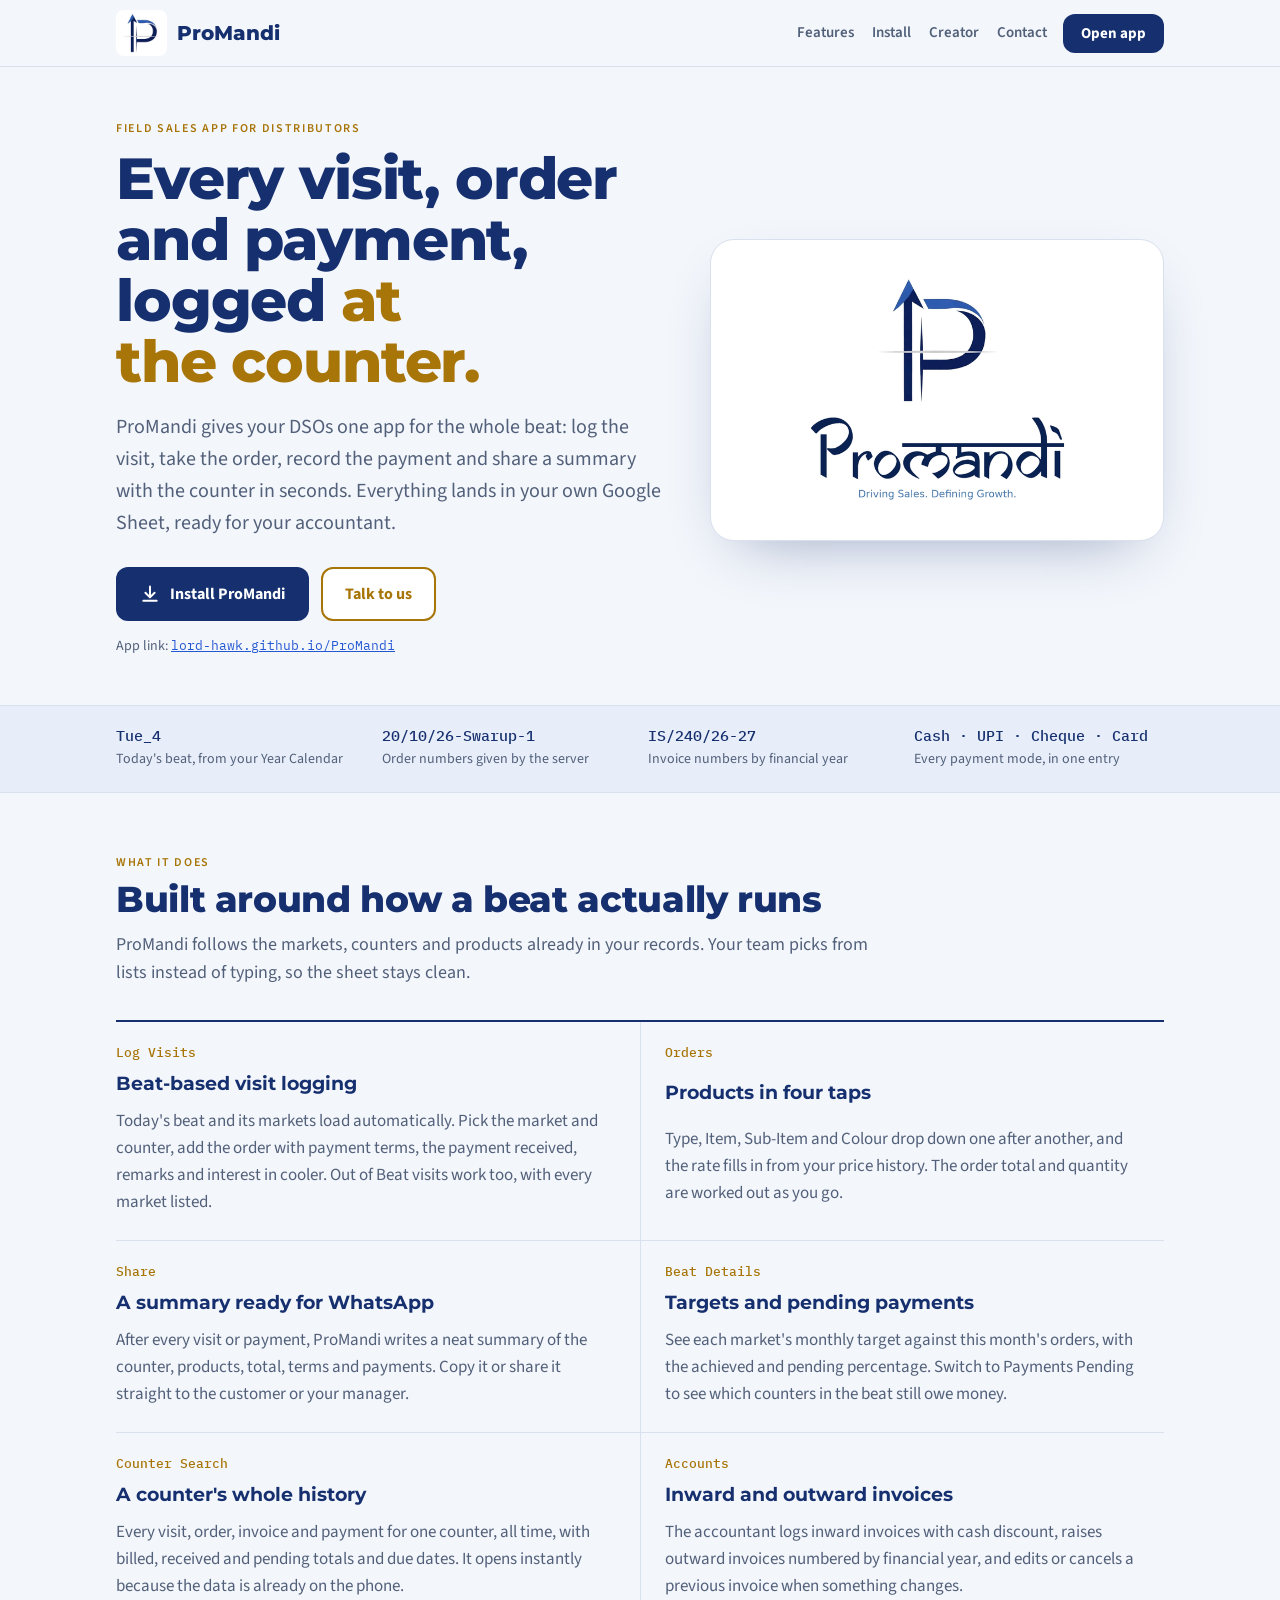
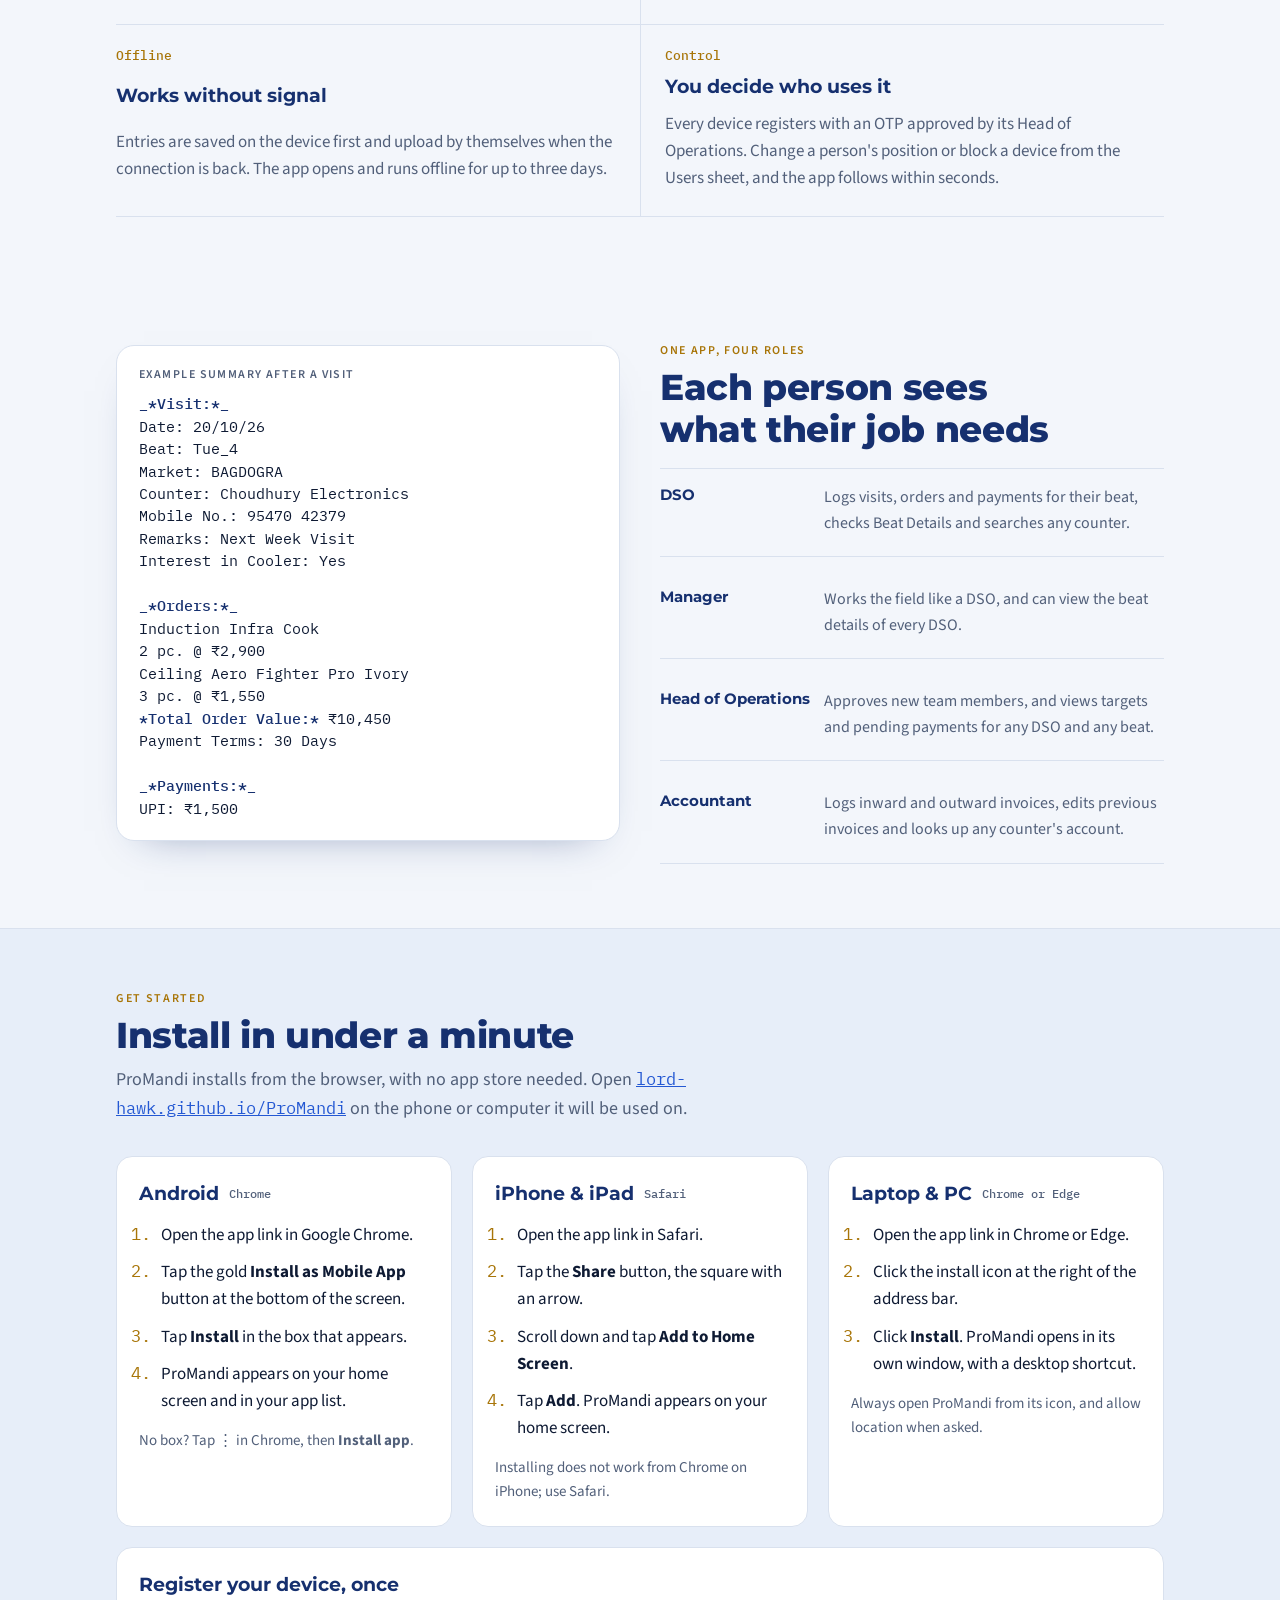
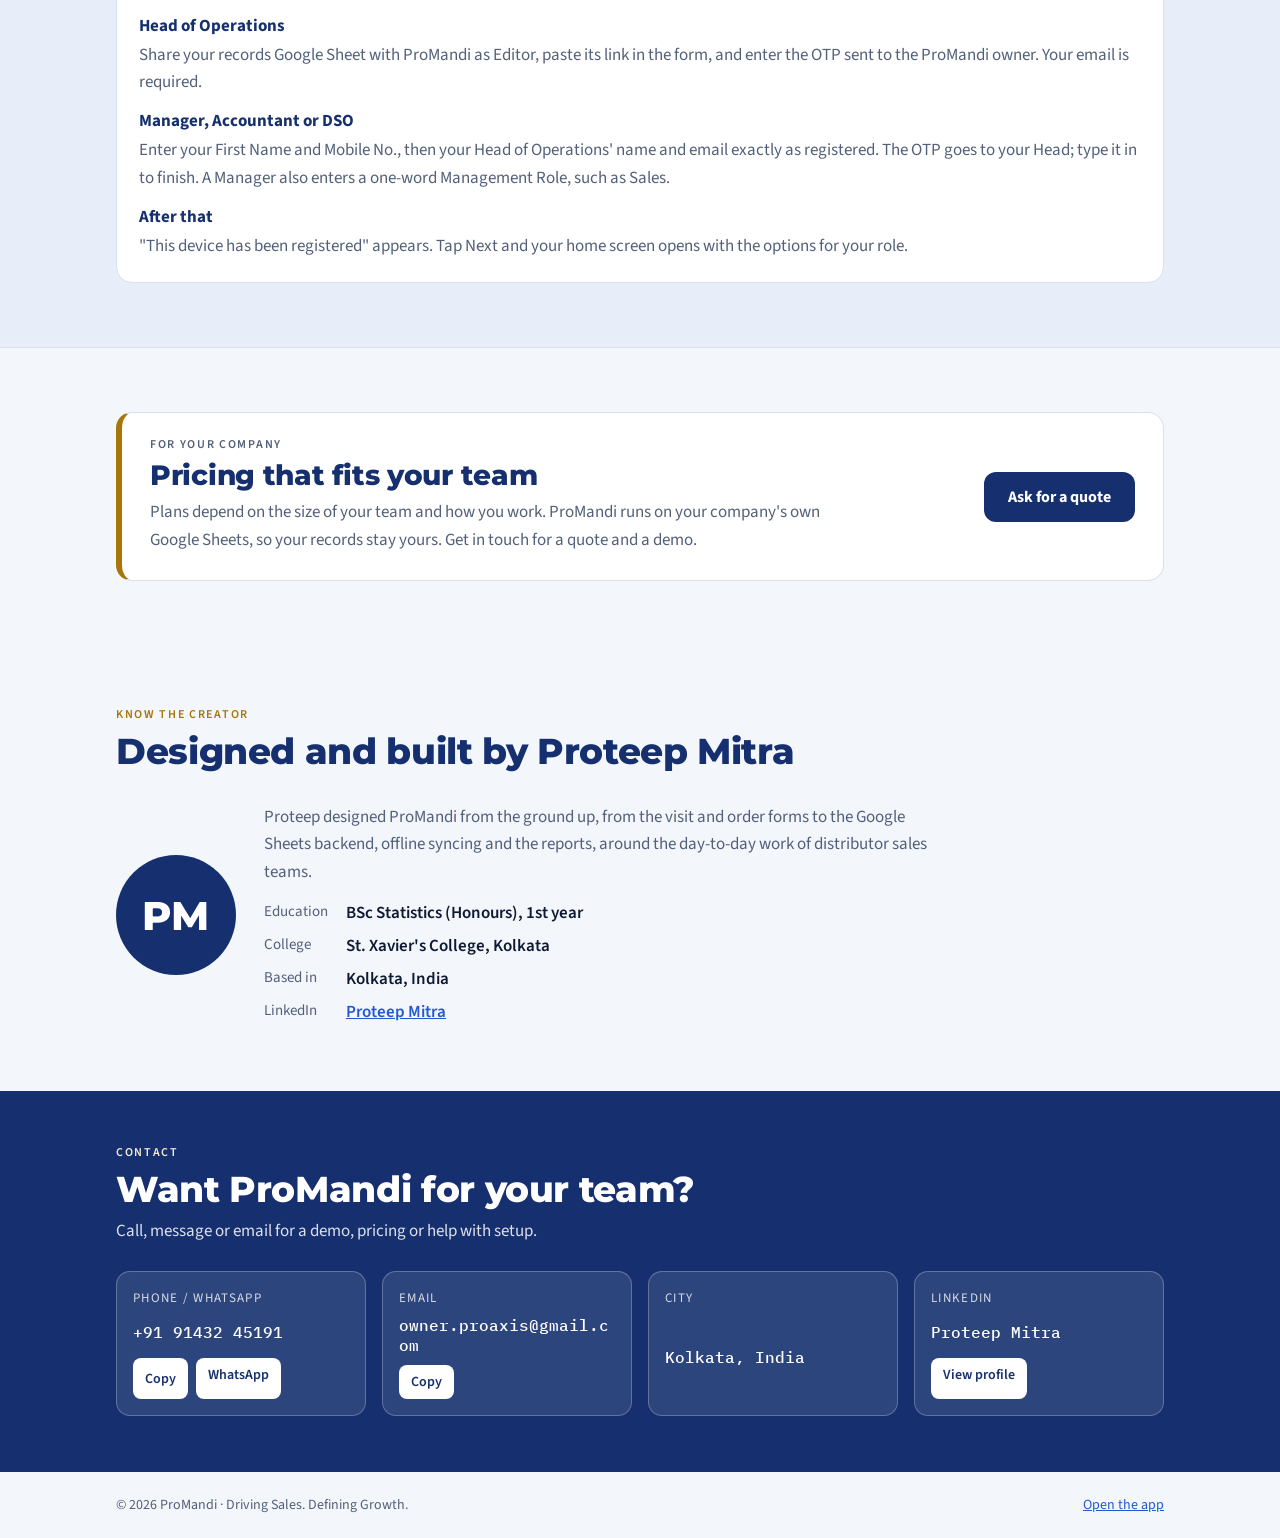
==== about.html @ f046d813 "Update about.html" ====
<!doctype html>
<html lang="en">
<head>
<meta charset="utf-8">
<meta name="viewport" content="width=device-width, initial-scale=1, viewport-fit=cover">
<meta name="description" content="ProMandi – field sales app for distributors: visits, orders, payments, beat targets and invoices, on your own Google Sheets.">
<style>:root{color-scheme:light;padding-top:env(safe-area-inset-top,0px);padding-bottom:env(safe-area-inset-bottom,0px)}body{margin:0}img,video{max-width:100%}[hidden]{display:none!important}html{scroll-behavior:smooth}</style>
<title>ProMandi</title>
<link rel="preconnect" href="https://fonts.googleapis.com">
<link rel="preconnect" href="https://fonts.gstatic.com" crossorigin>
<link rel="stylesheet" href="https://fonts.googleapis.com/css2?family=Montserrat:wght@600;700;800&family=Source+Sans+3:wght@400;600;700&family=IBM+Plex+Mono:wght@400;500&display=swap">
<style>
/* Layout: one column of full-width bands; the hero pairs the claim with the live logo animation on a white "card",
   features sit in a two-column ledger, install steps are real numbered sequences, contact closes the page. */
:root{
  --navy:#16306F; --blue:#2458D3; --gold:#A87508; --gold-soft:#F6EBD2;
  --bg:#F3F6FB; --surface:#FFFFFF; --ink:#0E1A33; --muted:#52607A; --line:#D9E1EE; --band:#E7EEF9;
  --ok:#0F7A55;
  --f-display:"Montserrat","Segoe UI",Arial,sans-serif;
  --f-body:"Source Sans 3","Segoe UI",Roboto,Arial,sans-serif;
  --f-mono:"IBM Plex Mono",ui-monospace,Menlo,Consolas,monospace;
}
@media (prefers-color-scheme: dark){:root:not([data-theme="light"]){
  --navy:#9DB8FF; --blue:#7FA2FF; --gold:#E2B24A; --gold-soft:#3A2E14;
  --bg:#0C1324; --surface:#141D33; --ink:#E7ECF7; --muted:#A3AFC8; --line:#27324D; --band:#111A2E; --ok:#4FD1A0; color-scheme:dark}}
:root[data-theme="dark"]{
  --navy:#9DB8FF; --blue:#7FA2FF; --gold:#E2B24A; --gold-soft:#3A2E14;
  --bg:#0C1324; --surface:#141D33; --ink:#E7ECF7; --muted:#A3AFC8; --line:#27324D; --band:#111A2E; --ok:#4FD1A0; color-scheme:dark}

*{box-sizing:border-box}
body{background:var(--bg);color:var(--ink);font:17px/1.6 var(--f-body)}
a{color:var(--blue)}
a:focus-visible,button:focus-visible{outline:3px solid var(--gold);outline-offset:2px}
.wrap{max-width:1080px;margin:0 auto;padding-left:max(16px, env(safe-area-inset-left, 0px));padding-right:max(16px, env(safe-area-inset-right, 0px))}
h1,h2,h3{font-family:var(--f-display);color:var(--navy);text-wrap:balance;margin:0}
h2{font-size:clamp(26px,4vw,36px);line-height:1.15;font-weight:800;letter-spacing:-.01em}
h3{font-size:19px;font-weight:700}
p{margin:0}
.eyebrow{font:600 12px/1 var(--f-body);letter-spacing:.14em;text-transform:uppercase;color:var(--gold)}
.mono{font-family:var(--f-mono);font-size:.92em}
.btn{display:inline-flex;align-items:center;gap:10px;font:700 16px/1 var(--f-body);text-decoration:none;border-radius:12px;padding:15px 22px;border:2px solid transparent}
.btn.primary{background:var(--navy);color:var(--surface)}
.btn.gold{background:var(--surface);color:var(--gold);border-color:var(--gold)}
.btn svg{flex:none}

/* header */
header.top{position:sticky;top:env(safe-area-inset-top,0px);z-index:20;background:color-mix(in srgb,var(--bg) 88%,transparent);backdrop-filter:blur(8px);border-bottom:1px solid var(--line)}
body::before{content:"";position:fixed;inset:0 0 auto;height:env(safe-area-inset-top,0px);z-index:10;background:var(--bg)}
header.top .wrap{display:flex;align-items:center;justify-content:space-between;gap:16px;padding-block:10px}
.brand{display:flex;align-items:center;gap:10px;text-decoration:none;color:var(--navy);font:800 20px var(--f-display)}
.brand img{height:46px;width:auto;background:#fff;border-radius:8px;padding:3px 5px}
nav.links{display:flex;gap:18px;margin-left:auto;flex-wrap:wrap;justify-content:flex-end}
nav.links a{color:var(--muted);text-decoration:none;font-weight:600;font-size:15px}
nav.links a:hover{color:var(--navy)}
@media (max-width:720px){nav.links{display:none}}

/* hero */
.hero .wrap{display:grid;grid-template-columns:1.1fr .9fr;gap:40px;align-items:center;padding-block:56px 48px}
.hero h1{font-size:clamp(34px,5.6vw,58px);line-height:1.05;font-weight:800;letter-spacing:-.02em}
.hero h1 em{font-style:normal;color:var(--gold)}
.hero .lead{font-size:clamp(17px,2vw,20px);color:var(--muted);max-width:34em;margin-top:18px}
.hero .ctas{display:flex;flex-wrap:wrap;gap:12px;margin-top:28px}
.hero .applink{margin-top:14px;font-size:14px;color:var(--muted)}
.stage{background:#fff;border:1px solid var(--line);border-radius:24px;padding:18px;box-shadow:0 24px 60px -30px rgba(22,48,111,.45);aspect-ratio:3/2;display:flex;align-items:center;justify-content:center;max-width:100%}
.stage video,.stage img{width:100%;height:100%;object-fit:contain;display:block}
@media (max-width:820px){.hero .wrap{grid-template-columns:1fr;padding-block:36px}.stage{order:-1}}

/* proof strip: the real formats the app writes */
.strip{border-block:1px solid var(--line);background:var(--band)}
.strip .wrap{display:grid;grid-template-columns:repeat(4,1fr);gap:16px;padding-block:20px}
.strip div{min-width:0}
.strip b{display:block;font:500 15px var(--f-mono);color:var(--navy);overflow-wrap:anywhere}
.strip span{font-size:14px;color:var(--muted)}
@media (max-width:820px){.strip .wrap{grid-template-columns:1fr 1fr}}

section.block .wrap{padding-block:64px}
.head{display:grid;gap:10px;max-width:46em;margin-bottom:32px}
.head p:not(.eyebrow){color:var(--muted);font-size:18px}

/* features ledger */
.ledger{display:grid;grid-template-columns:1fr 1fr;border-top:2px solid var(--navy)}
.ledger article{padding:22px 24px 24px 0;border-bottom:1px solid var(--line);display:grid;gap:8px;min-width:0}
.ledger article:nth-child(even){padding-left:24px;border-left:1px solid var(--line)}
.ledger p{color:var(--muted)}
.ledger .tag{font:500 13px var(--f-mono);color:var(--gold)}
@media (max-width:720px){.ledger{grid-template-columns:1fr}.ledger article,.ledger article:nth-child(even){padding:20px 0;border-left:0}}

/* summary message + roles */
.split{display:grid;grid-template-columns:1fr 1fr;gap:40px;align-items:start}
@media (max-width:820px){.split{grid-template-columns:1fr}}
.msg{background:var(--surface);border:1px solid var(--line);border-radius:18px;padding:20px 22px;font:14.5px/1.55 var(--f-mono);white-space:pre-wrap;color:var(--ink);box-shadow:0 18px 40px -28px rgba(22,48,111,.5);min-width:0;overflow-wrap:anywhere}
.msg strong{font-weight:500;color:var(--navy)}
.msg .cap{display:block;font:600 12px var(--f-body);letter-spacing:.12em;text-transform:uppercase;color:var(--muted);margin-bottom:10px}
.roles{display:grid;gap:14px}
.role{display:grid;grid-template-columns:auto 1fr;gap:4px 14px;padding:16px 0;border-bottom:1px solid var(--line)}
.role:first-child{border-top:1px solid var(--line)}
.role .who{font:700 15px var(--f-display);color:var(--navy);grid-row:span 2;min-width:150px}
.role p{color:var(--muted);font-size:16px}
@media (max-width:520px){.role{grid-template-columns:1fr}.role .who{grid-row:auto;min-width:0}}

/* install */
.install{background:var(--band);border-block:1px solid var(--line)}
.cols{display:grid;grid-template-columns:repeat(3,1fr);gap:20px}
@media (max-width:900px){.cols{grid-template-columns:1fr}}
.panel{background:var(--surface);border:1px solid var(--line);border-radius:16px;padding:22px;min-width:0}
.panel h3{display:flex;align-items:center;gap:10px;margin-bottom:12px}
.panel h3 small{font:500 12px var(--f-mono);color:var(--muted);font-weight:500}
ol.steps{margin:0;padding-left:22px;display:grid;gap:9px}
ol.steps li::marker{font-family:var(--f-mono);color:var(--gold)}
.note{margin-top:14px;font-size:15px;color:var(--muted)}
.reg{margin-top:20px}
.reg dl{margin:0;display:grid;gap:12px}
.reg dt{font-weight:700;color:var(--navy)}
.reg dd{margin:2px 0 0;color:var(--muted)}

/* pricing + creator */
.pricing{display:flex;flex-wrap:wrap;gap:24px;align-items:center;justify-content:space-between;background:var(--surface);border:1px solid var(--line);border-left:6px solid var(--gold);border-radius:16px;padding:26px 28px}
.pricing p{color:var(--muted);max-width:40em}
.creator{display:grid;grid-template-columns:auto 1fr;gap:28px;align-items:center}
.mono-avatar{width:120px;height:120px;border-radius:50%;background:var(--navy);color:var(--surface);display:grid;place-items:center;font:800 40px var(--f-display);letter-spacing:.02em}
.creator dl{display:grid;grid-template-columns:max-content 1fr;gap:6px 18px;margin:14px 0 0}
.creator dt{color:var(--muted);font-size:15px}
.creator dd{margin:0;font-weight:600;min-width:0}
@media (max-width:620px){.creator{grid-template-columns:1fr}.creator dl{grid-template-columns:1fr}.creator dt{margin-top:6px}}

/* contact */
.contact{background:var(--navy);color:var(--surface)}
:root .contact h2{color:var(--surface)}
.contact .wrap{padding-block:56px}
.contact .grid{display:grid;grid-template-columns:repeat(auto-fit,minmax(min(100%,240px),1fr));gap:16px;margin-top:26px}
.card{background:color-mix(in srgb,var(--surface) 10%,transparent);border:1px solid color-mix(in srgb,var(--surface) 25%,transparent);border-radius:14px;padding:16px;display:grid;gap:6px;min-width:0}
.card span{font-size:13px;letter-spacing:.1em;text-transform:uppercase;opacity:.8}
.card b{font:500 15.5px var(--f-mono);overflow-wrap:break-word;word-break:break-word;user-select:all}
.card .acts{display:flex;gap:8px;flex-wrap:wrap;margin-top:4px}
.card a,.card button{font:600 14px var(--f-body);color:var(--navy);background:var(--surface);border:0;border-radius:8px;padding:7px 12px;text-decoration:none;cursor:pointer}
footer{padding-block:22px;color:var(--muted);font-size:14px}
footer .wrap{display:flex;flex-wrap:wrap;gap:10px;justify-content:space-between}
.toast{position:fixed;left:50%;bottom:calc(20px + env(safe-area-inset-bottom,0px));transform:translateX(-50%);background:var(--ink);color:var(--bg);padding:10px 16px;border-radius:99px;font-weight:600;opacity:0;transition:opacity .2s;pointer-events:none}
.toast.show{opacity:1}
@media (prefers-reduced-motion:reduce){*{transition:none!important}}
</style>

</head>
<body>
<header class="top">
  <div class="wrap">
    <a class="brand" href="#home"><img src="[data-uri]" alt="ProMandi">ProMandi</a>
    <nav class="links" aria-label="Sections">
      <a href="#features">Features</a><a href="#install">Install</a><a href="#creator">Creator</a><a href="#contact">Contact</a>
    </nav>
    <a class="btn primary" href="https://lord-hawk.github.io/ProMandi" target="_blank" rel="noopener" style="padding:10px 16px;font-size:15px">Open app</a>
  </div>
</header>

<section class="hero" id="home">
  <div class="wrap">
    <div>
      <p class="eyebrow">Field sales app for distributors</p>
      <h1 style="margin-top:14px">Every visit, order and payment, logged <em>at the counter.</em></h1>
      <p class="lead">ProMandi gives your DSOs one app for the whole beat: log the visit, take the order, record the payment and share a summary with the counter in seconds. Everything lands in your own Google Sheet, ready for your accountant.</p>
      <div class="ctas">
        <a class="btn primary" href="https://lord-hawk.github.io/ProMandi" target="_blank" rel="noopener">
          <svg width="20" height="20" viewBox="0 0 24 24" fill="none" stroke="currentColor" stroke-width="2.4" stroke-linecap="round" stroke-linejoin="round" aria-hidden="true"><path d="M12 3v12"/><path d="M6.5 10.5 12 16l5.5-5.5"/><path d="M4 20h16"/></svg>
          Install ProMandi</a>
        <a class="btn gold" href="#contact">Talk to us</a>
      </div>
      <p class="applink">App link: <a class="mono" href="https://lord-hawk.github.io/ProMandi" target="_blank" rel="noopener">lord-hawk.github.io/ProMandi</a></p>
    </div>
    <div class="stage">
      <video src="[data-uri]" poster="[data-uri]" autoplay muted loop playsinline aria-label="ProMandi logo animation"></video>
    </div>
  </div>
</section>

<div class="strip" aria-label="What ProMandi records">
  <div class="wrap">
    <div><b>Tue_4</b><span>Today's beat, from your Year Calendar</span></div>
    <div><b>20/10/26-Swarup-1</b><span>Order numbers given by the server</span></div>
    <div><b>IS/240/26-27</b><span>Invoice numbers by financial year</span></div>
    <div><b>Cash · UPI · Cheque · Card</b><span>Every payment mode, in one entry</span></div>
  </div>
</div>

<section class="block" id="features">
  <div class="wrap">
    <div class="head">
      <p class="eyebrow">What it does</p>
      <h2>Built around how a beat actually runs</h2>
      <p>ProMandi follows the markets, counters and products already in your records. Your team picks from lists instead of typing, so the sheet stays clean.</p>
    </div>
    <div class="ledger">
      <article><span class="tag">Log Visits</span><h3>Beat-based visit logging</h3><p>Today's beat and its markets load automatically. Pick the market and counter, add the order with payment terms, the payment received, remarks and interest in cooler. Out of Beat visits work too, with every market listed.</p></article>
      <article><span class="tag">Orders</span><h3>Products in four taps</h3><p>Type, Item, Sub-Item and Colour drop down one after another, and the rate fills in from your price history. The order total and quantity are worked out as you go.</p></article>
      <article><span class="tag">Share</span><h3>A summary ready for WhatsApp</h3><p>After every visit or payment, ProMandi writes a neat summary of the counter, products, total, terms and payments. Copy it or share it straight to the customer or your manager.</p></article>
      <article><span class="tag">Beat Details</span><h3>Targets and pending payments</h3><p>See each market's monthly target against this month's orders, with the achieved and pending percentage. Switch to Payments Pending to see which counters in the beat still owe money.</p></article>
      <article><span class="tag">Counter Search</span><h3>A counter's whole history</h3><p>Every visit, order, invoice and payment for one counter, all time, with billed, received and pending totals and due dates. It opens instantly because the data is already on the phone.</p></article>
      <article><span class="tag">Accounts</span><h3>Inward and outward invoices</h3><p>The accountant logs inward invoices with cash discount, raises outward invoices numbered by financial year, and edits or cancels a previous invoice when something changes.</p></article>
      <article><span class="tag">Offline</span><h3>Works without signal</h3><p>Entries are saved on the device first and upload by themselves when the connection is back. The app opens and runs offline for up to three days.</p></article>
      <article><span class="tag">Control</span><h3>You decide who uses it</h3><p>Every device registers with an OTP approved by its Head of Operations. Change a person's position or block a device from the Users sheet, and the app follows within seconds.</p></article>
    </div>
  </div>
</section>

<section class="block" style="padding-top:0">
  <div class="wrap split">
    <div class="msg" aria-label="Example visit summary"><span class="cap">Example summary after a visit</span><strong>_*Visit:*_</strong>
Date: 20/10/26
Beat: Tue_4
Market: BAGDOGRA
Counter: Choudhury Electronics
Mobile No.: 95470 42379
Remarks: Next Week Visit
Interest in Cooler: Yes

<strong>_*Orders:*_</strong>
Induction Infra Cook
2 pc. @ ₹2,900
Ceiling Aero Fighter Pro Ivory
3 pc. @ ₹1,550
<strong>*Total Order Value:*</strong> ₹10,450
Payment Terms: 30 Days

<strong>_*Payments:*_</strong>
UPI: ₹1,500</div>
    <div>
      <div class="head" style="margin-bottom:18px">
        <p class="eyebrow">One app, four roles</p>
        <h2>Each person sees what their job needs</h2>
      </div>
      <div class="roles">
        <div class="role"><span class="who">DSO</span><p>Logs visits, orders and payments for their beat, checks Beat Details and searches any counter.</p></div>
        <div class="role"><span class="who">Manager</span><p>Works the field like a DSO, and can view the beat details of every DSO.</p></div>
        <div class="role"><span class="who">Head of Operations</span><p>Approves new team members, and views targets and pending payments for any DSO and any beat.</p></div>
        <div class="role"><span class="who">Accountant</span><p>Logs inward and outward invoices, edits previous invoices and looks up any counter's account.</p></div>
      </div>
    </div>
  </div>
</section>

<section class="block install" id="install">
  <div class="wrap">
    <div class="head">
      <p class="eyebrow">Get started</p>
      <h2>Install in under a minute</h2>
      <p>ProMandi installs from the browser, with no app store needed. Open <a class="mono" href="https://lord-hawk.github.io/ProMandi" target="_blank" rel="noopener">lord-hawk.github.io/ProMandi</a> on the phone or computer it will be used on.</p>
    </div>
    <div class="cols">
      <div class="panel">
        <h3>Android <small>Chrome</small></h3>
        <ol class="steps">
          <li>Open the app link in Google Chrome.</li>
          <li>Tap the gold <b>Install as Mobile App</b> button at the bottom of the screen.</li>
          <li>Tap <b>Install</b> in the box that appears.</li>
          <li>ProMandi appears on your home screen and in your app list.</li>
        </ol>
        <p class="note">No box? Tap ⋮ in Chrome, then <b>Install app</b>.</p>
      </div>
      <div class="panel">
        <h3>iPhone &amp; iPad <small>Safari</small></h3>
        <ol class="steps">
          <li>Open the app link in Safari.</li>
          <li>Tap the <b>Share</b> button, the square with an arrow.</li>
          <li>Scroll down and tap <b>Add to Home Screen</b>.</li>
          <li>Tap <b>Add</b>. ProMandi appears on your home screen.</li>
        </ol>
        <p class="note">Installing does not work from Chrome on iPhone; use Safari.</p>
      </div>
      <div class="panel">
        <h3>Laptop &amp; PC <small>Chrome or Edge</small></h3>
        <ol class="steps">
          <li>Open the app link in Chrome or Edge.</li>
          <li>Click the install icon at the right of the address bar.</li>
          <li>Click <b>Install</b>. ProMandi opens in its own window, with a desktop shortcut.</li>
        </ol>
        <p class="note">Always open ProMandi from its icon, and allow location when asked.</p>
      </div>
    </div>
    <div class="panel reg">
      <h3>Register your device, once</h3>
      <dl>
        <div><dt>Head of Operations</dt><dd>Share your records Google Sheet with ProMandi as Editor, paste its link in the form, and enter the OTP sent to the ProMandi owner. Your email is required.</dd></div>
        <div><dt>Manager, Accountant or DSO</dt><dd>Enter your First Name and Mobile No., then your Head of Operations' name and email exactly as registered. The OTP goes to your Head; type it in to finish. A Manager also enters a one-word Management Role, such as Sales.</dd></div>
        <div><dt>After that</dt><dd>"This device has been registered" appears. Tap Next and your home screen opens with the options for your role.</dd></div>
      </dl>
    </div>
  </div>
</section>

<section class="block">
  <div class="wrap">
    <div class="pricing">
      <div style="display:grid;gap:8px;min-width:0">
        <p class="eyebrow">For your company</p>
        <h2 style="font-size:clamp(22px,3vw,28px)">Pricing that fits your team</h2>
        <p>Plans depend on the size of your team and how you work. ProMandi runs on your company's own Google Sheets, so your records stay yours. Get in touch for a quote and a demo.</p>
      </div>
      <a class="btn primary" href="#contact">Ask for a quote</a>
    </div>
  </div>
</section>

<section class="block" id="creator" style="padding-top:0">
  <div class="wrap">
    <div class="head"><p class="eyebrow">Know the creator</p><h2>Designed and built by Proteep Mitra</h2></div>
    <div class="creator">
      <div class="mono-avatar" aria-hidden="true">PM</div>
      <div>
        <p style="color:var(--muted);max-width:40em">Proteep designed ProMandi from the ground up, from the visit and order forms to the Google Sheets backend, offline syncing and the reports, around the day-to-day work of distributor sales teams.</p>
        <dl>
          <dt>Education</dt><dd>BSc Statistics (Honours), 1st year</dd>
          <dt>College</dt><dd>St. Xavier's College, Kolkata</dd>
          <dt>Based in</dt><dd>Kolkata, India</dd>
          <dt>LinkedIn</dt><dd><a href="https://www.linkedin.com/in/proteep-mitra-216b6b331" target="_blank" rel="noopener">Proteep Mitra</a></dd>
        </dl>
      </div>
    </div>
  </div>
</section>

<section class="contact" id="contact">
  <div class="wrap">
    <p class="eyebrow" style="color:var(--gold-soft)">Contact</p>
    <h2 style="margin-top:10px">Want ProMandi for your team?</h2>
    <p style="opacity:.85;margin-top:8px;max-width:40em">Call, message or email for a demo, pricing or help with setup.</p>
    <div class="grid">
      <div class="card"><span>Phone / WhatsApp</span><b>+91 91432 45191</b>
        <div class="acts"><button type="button" data-copy="+91 91432 45191">Copy</button><a href="https://wa.me/919143245191" target="_blank" rel="noopener">WhatsApp</a></div></div>
      <div class="card"><span>Email</span><b>owner.proaxis@gmail.com</b>
        <div class="acts"><button type="button" data-copy="owner.proaxis@gmail.com">Copy</button></div></div>
      <div class="card"><span>City</span><b>Kolkata, India</b></div>
      <div class="card"><span>LinkedIn</span><b>Proteep Mitra</b>
        <div class="acts"><a href="https://www.linkedin.com/in/proteep-mitra-216b6b331" target="_blank" rel="noopener">View profile</a></div></div>
    </div>
  </div>
</section>

<footer><div class="wrap"><span>© 2026 ProMandi · Driving Sales. Defining Growth.</span><a href="https://lord-hawk.github.io/ProMandi" target="_blank" rel="noopener">Open the app</a></div></footer>
<div class="toast" id="toast" role="status"></div>

<script>
(function () {
  var t = document.getElementById('toast'), timer;
  function say(m) { t.textContent = m; t.classList.add('show'); clearTimeout(timer); timer = setTimeout(function () { t.classList.remove('show'); }, 1800); }
  document.querySelectorAll('[data-copy]').forEach(function (b) {
    b.addEventListener('click', function () {
      var v = b.getAttribute('data-copy');
      function fallback() { var s = window.getSelection(), r = document.createRange(); r.selectNodeContents(b.closest('.card').querySelector('b')); s.removeAllRanges(); s.addRange(r); say('Selected – press copy'); }
      try { navigator.clipboard.writeText(v).then(function () { say('Copied ' + v); }, fallback); } catch (e) { fallback(); }
    });
  });
})();
</script>

</body>
</html>
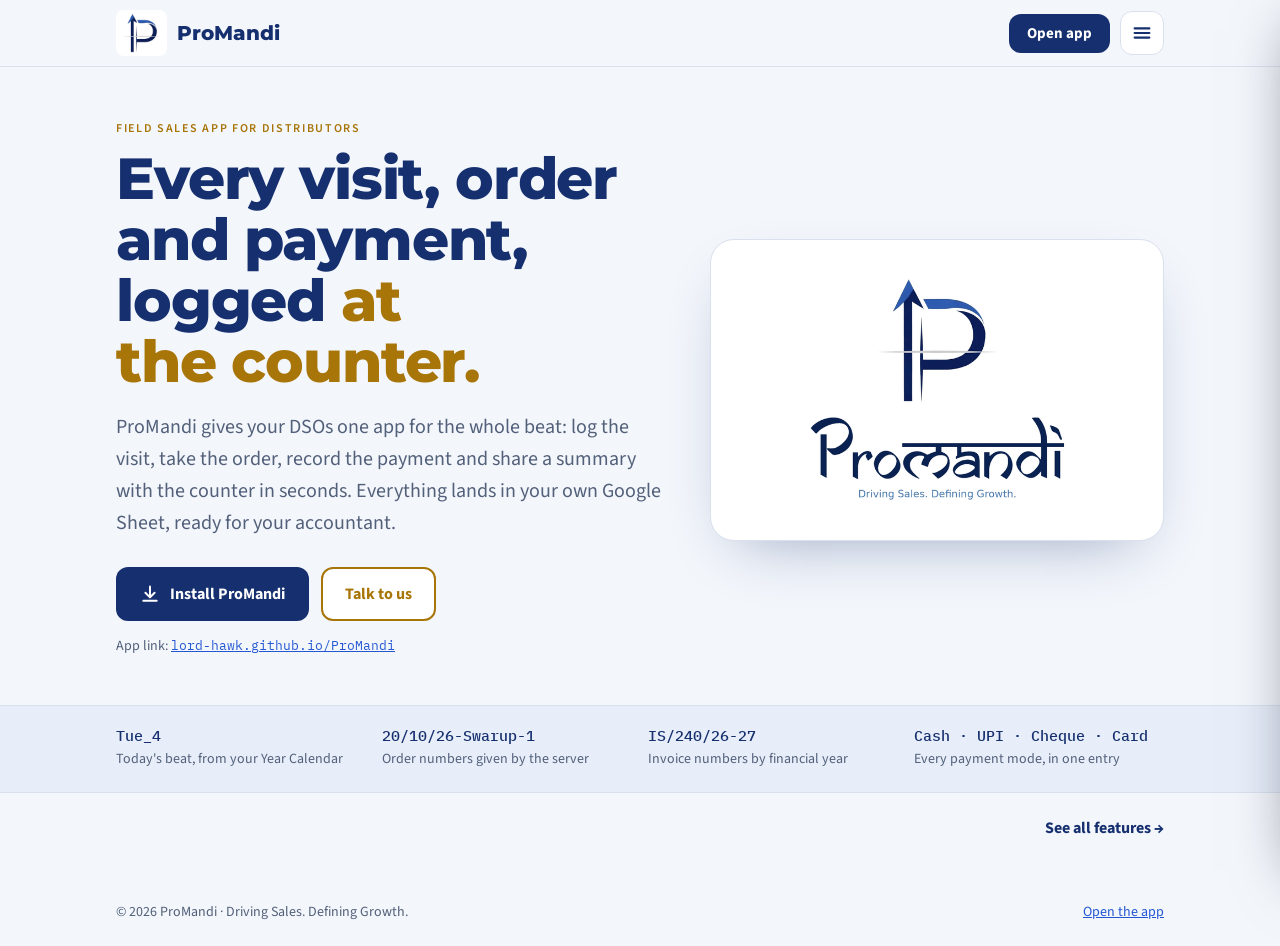
==== commit f797f1ce: "Add files via upload" ====
--- a/about.html
+++ b/about.html
@@ -4,7 +4,7 @@
 <meta charset="utf-8">
 <meta name="viewport" content="width=device-width, initial-scale=1, viewport-fit=cover">
 <meta name="description" content="ProMandi – field sales app for distributors: visits, orders, payments, beat targets and invoices, on your own Google Sheets.">
-<style>:root{color-scheme:light;padding-top:env(safe-area-inset-top,0px);padding-bottom:env(safe-area-inset-bottom,0px)}body{margin:0}img,video{max-width:100%}[hidden]{display:none!important}html{scroll-behavior:smooth}</style>
+<style>:root{color-scheme:light;padding-top:env(safe-area-inset-top,0px);padding-bottom:env(safe-area-inset-bottom,0px)}body{margin:0}img,video{max-width:100%}[hidden]{display:none!important}</style>
 <title>ProMandi</title>
 <link rel="preconnect" href="https://fonts.googleapis.com">
 <link rel="preconnect" href="https://fonts.gstatic.com" crossorigin>
@@ -49,10 +49,29 @@
 header.top .wrap{display:flex;align-items:center;justify-content:space-between;gap:16px;padding-block:10px}
 .brand{display:flex;align-items:center;gap:10px;text-decoration:none;color:var(--navy);font:800 20px var(--f-display)}
 .brand img{height:46px;width:auto;background:#fff;border-radius:8px;padding:3px 5px}
-nav.links{display:flex;gap:18px;margin-left:auto;flex-wrap:wrap;justify-content:flex-end}
-nav.links a{color:var(--muted);text-decoration:none;font-weight:600;font-size:15px}
-nav.links a:hover{color:var(--navy)}
-@media (max-width:720px){nav.links{display:none}}
+.hdr-acts{display:flex;align-items:center;gap:10px;margin-left:auto}
+.menu-btn{width:44px;height:44px;display:grid;place-items:center;border:1px solid var(--line);background:var(--surface);color:var(--navy);border-radius:12px;cursor:pointer;padding:0}
+.menu-btn:hover{border-color:var(--navy)}
+/* side menu */
+.scrim{position:fixed;inset:0;z-index:40;background:rgba(8,15,35,.45);opacity:0;pointer-events:none;transition:opacity .25s}
+.scrim.on{opacity:1;pointer-events:auto}
+.drawer{position:fixed;top:0;right:0;bottom:0;z-index:41;width:min(320px,86vw);background:var(--surface);border-left:1px solid var(--line);box-shadow:-24px 0 60px -30px rgba(8,15,35,.6);transform:translateX(105%);transition:transform .28s ease;display:flex;flex-direction:column;padding:calc(14px + env(safe-area-inset-top,0px)) 14px calc(14px + env(safe-area-inset-bottom,0px))}
+.drawer.on{transform:none}
+.drawer .dhead{display:flex;align-items:center;justify-content:space-between;padding:4px 6px 14px;border-bottom:1px solid var(--line)}
+.drawer .dhead img{height:52px;width:auto;background:#fff;border-radius:8px;padding:3px 5px}
+.drawer nav{display:grid;gap:4px;padding-top:12px}
+.drawer nav a{display:flex;align-items:center;justify-content:space-between;padding:13px 14px;border-radius:10px;color:var(--ink);text-decoration:none;font:600 17px var(--f-body)}
+.drawer nav a:hover{background:var(--band)}
+.drawer nav a[aria-current="page"]{background:var(--navy);color:var(--surface)}
+.drawer nav a span{font:500 12px var(--f-mono);opacity:.6}
+.drawer .dfoot{margin-top:auto;padding:14px 6px 0;border-top:1px solid var(--line);font-size:14px;color:var(--muted)}
+/* one page at a time */
+.page{display:none;min-height:calc(100vh - 150px)}
+.page.on{display:block;animation:pgin .25s ease}
+@keyframes pgin{from{opacity:0;transform:translateY(6px)}to{opacity:1;transform:none}}
+.next{display:flex;justify-content:flex-end}
+.next a{font:700 16px var(--f-body);text-decoration:none;color:var(--navy)}
+@media (max-width:420px){header.top .btn.primary{padding:10px 12px!important}.brand{font-size:0;gap:0}}
 
 /* hero */
 .hero .wrap{display:grid;grid-template-columns:1.1fr .9fr;gap:40px;align-items:center;padding-block:56px 48px}
@@ -145,14 +164,32 @@
 <header class="top">
   <div class="wrap">
     <a class="brand" href="#home"><img src="[data-uri]" alt="ProMandi">ProMandi</a>
-    <nav class="links" aria-label="Sections">
-      <a href="#features">Features</a><a href="#install">Install</a><a href="#creator">Creator</a><a href="#contact">Contact</a>
-    </nav>
-    <a class="btn primary" href="https://lord-hawk.github.io/ProMandi" target="_blank" rel="noopener" style="padding:10px 16px;font-size:15px">Open app</a>
+    <div class="hdr-acts">
+      <a class="btn primary" href="https://lord-hawk.github.io/ProMandi" target="_blank" rel="noopener" style="padding:10px 16px;font-size:15px">Open app</a>
+      <button class="menu-btn" id="menuBtn" type="button" aria-label="Open menu" aria-controls="drawer" aria-expanded="false">
+        <svg width="22" height="22" viewBox="0 0 24 24" fill="none" stroke="currentColor" stroke-width="2.4" stroke-linecap="round" aria-hidden="true"><path d="M4 7h16M4 12h16M4 17h16"/></svg>
+      </button>
+    </div>
   </div>
 </header>
-
-<section class="hero" id="home">
+<div class="scrim" id="scrim"></div>
+<aside class="drawer" id="drawer" aria-label="Menu" aria-hidden="true">
+  <div class="dhead"><img src="[data-uri]" alt="ProMandi">
+    <button class="menu-btn" id="menuClose" type="button" aria-label="Close menu"><svg width="20" height="20" viewBox="0 0 24 24" fill="none" stroke="currentColor" stroke-width="2.4" stroke-linecap="round" aria-hidden="true"><path d="M6 6l12 12M18 6 6 18"/></svg></button></div>
+  <nav aria-label="Pages">
+    <a href="#home">Home <span>01</span></a>
+    <a href="#features">Features <span>02</span></a>
+    <a href="#install">Install <span>03</span></a>
+    <a href="#pricing">Pricing <span>04</span></a>
+    <a href="#creator">Creator <span>05</span></a>
+    <a href="#contact">Contact <span>06</span></a>
+  </nav>
+  <div class="dfoot">Driving Sales. Defining Growth.</div>
+</aside>
+<main id="pages">
+
+<div class="page" data-page="home" data-title="Home">
+<section class="hero">
   <div class="wrap">
     <div>
       <p class="eyebrow">Field sales app for distributors</p>
@@ -181,7 +218,11 @@
   </div>
 </div>
 
-<section class="block" id="features">
+<div class="block" style="padding:0"><div class="wrap next" style="padding-block:24px 40px"><a href="#features">See all features →</a></div></div>
+</div>
+
+<div class="page" data-page="features" data-title="Features">
+<section class="block">
   <div class="wrap">
     <div class="head">
       <p class="eyebrow">What it does</p>
@@ -237,7 +278,11 @@
   </div>
 </section>
 
-<section class="block install" id="install">
+<div class="block"><div class="wrap next" style="padding-block:0 48px"><a href="#install">How to install →</a></div></div>
+</div>
+
+<div class="page" data-page="install" data-title="Install">
+<section class="block install">
   <div class="wrap">
     <div class="head">
       <p class="eyebrow">Get started</p>
@@ -286,6 +331,9 @@
   </div>
 </section>
 
+</div>
+
+<div class="page" data-page="pricing" data-title="Pricing">
 <section class="block">
   <div class="wrap">
     <div class="pricing">
@@ -299,7 +347,10 @@
   </div>
 </section>
 
-<section class="block" id="creator" style="padding-top:0">
+</div>
+
+<div class="page" data-page="creator" data-title="Creator">
+<section class="block">
   <div class="wrap">
     <div class="head"><p class="eyebrow">Know the creator</p><h2>Designed and built by Proteep Mitra</h2></div>
     <div class="creator">
@@ -317,7 +368,10 @@
   </div>
 </section>
 
-<section class="contact" id="contact">
+</div>
+
+<div class="page" data-page="contact" data-title="Contact">
+<section class="contact">
   <div class="wrap">
     <p class="eyebrow" style="color:var(--gold-soft)">Contact</p>
     <h2 style="margin-top:10px">Want ProMandi for your team?</h2>
@@ -334,8 +388,35 @@
   </div>
 </section>
 
+</div>
+</main>
+
 <footer><div class="wrap"><span>© 2026 ProMandi · Driving Sales. Defining Growth.</span><a href="https://lord-hawk.github.io/ProMandi" target="_blank" rel="noopener">Open the app</a></div></footer>
 <div class="toast" id="toast" role="status"></div>
+
+<script>
+/* pages + side menu: each menu item shows one page; the address (#features …) keeps Back/Forward and shared links working */
+(function () {
+  var pages = [].slice.call(document.querySelectorAll('.page')), names = pages.map(function (p) { return p.dataset.page; });
+  var drawer = document.getElementById('drawer'), scrim = document.getElementById('scrim'), btn = document.getElementById('menuBtn');
+  function open() { drawer.classList.add('on'); scrim.classList.add('on'); drawer.setAttribute('aria-hidden', 'false'); btn.setAttribute('aria-expanded', 'true'); var a = drawer.querySelector('[aria-current]') || drawer.querySelector('nav a'); a && a.focus(); }
+  function close() { drawer.classList.remove('on'); scrim.classList.remove('on'); drawer.setAttribute('aria-hidden', 'true'); btn.setAttribute('aria-expanded', 'false'); }
+  btn.addEventListener('click', open);
+  document.getElementById('menuClose').addEventListener('click', function () { close(); btn.focus(); });
+  scrim.addEventListener('click', close);
+  document.addEventListener('keydown', function (e) { if (e.key === 'Escape' && drawer.classList.contains('on')) { close(); btn.focus(); } });
+  function show() {
+    var name = (location.hash || '#home').slice(1); if (names.indexOf(name) < 0) name = 'home';
+    pages.forEach(function (p) { p.classList.toggle('on', p.dataset.page === name); });
+    drawer.querySelectorAll('nav a').forEach(function (a) { if (a.getAttribute('href') === '#' + name) a.setAttribute('aria-current', 'page'); else a.removeAttribute('aria-current'); });
+    var pg = pages[names.indexOf(name)];
+    document.title = name === 'home' ? 'ProMandi' : pg.dataset.title + ' · ProMandi';
+    close(); window.scrollTo(0, 0);
+  }
+  window.addEventListener('hashchange', show);
+  show();
+})();
+</script>
 
 <script>
 (function () {
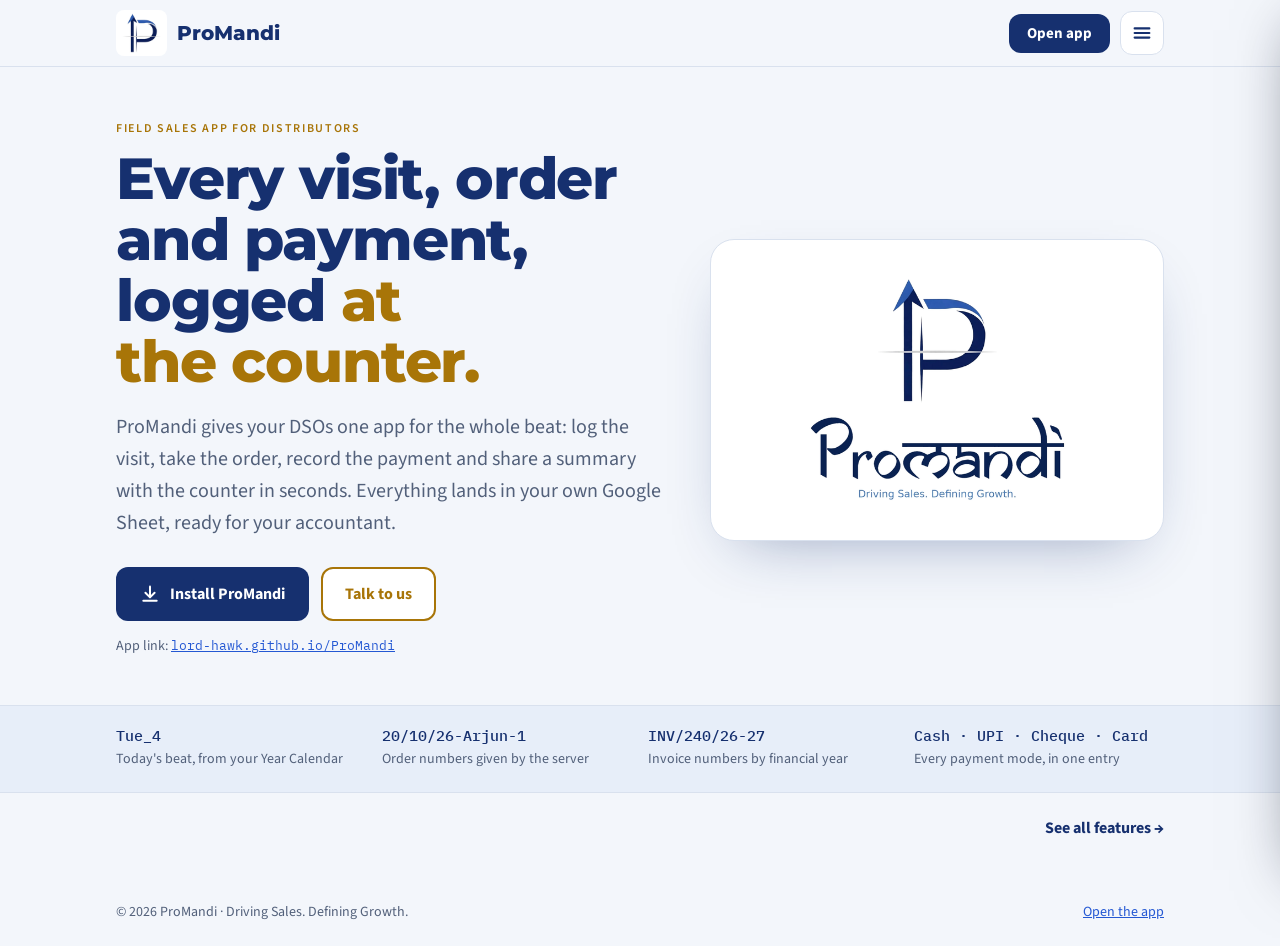
==== commit 956437e7: "Update about.html" ====
--- a/about.html
+++ b/about.html
@@ -157,6 +157,33 @@
 .toast{position:fixed;left:50%;bottom:calc(20px + env(safe-area-inset-bottom,0px));transform:translateX(-50%);background:var(--ink);color:var(--bg);padding:10px 16px;border-radius:99px;font-weight:600;opacity:0;transition:opacity .2s;pointer-events:none}
 .toast.show{opacity:1}
 @media (prefers-reduced-motion:reduce){*{transition:none!important}}
+
+/* features gallery: real app screens with one-line captions */
+.gallery{display:grid;grid-template-columns:repeat(4,minmax(0,1fr));gap:34px 26px}
+@media (max-width:980px){.gallery{grid-template-columns:repeat(2,minmax(0,1fr))}}
+.shot{margin:0;display:grid;gap:12px;min-width:0}
+.phone{background:#0E1A33;border-radius:30px;padding:8px;box-shadow:0 26px 50px -30px rgba(22,48,111,.6);transition:transform .2s}
+.phone img{display:block;width:100%;height:auto;border-radius:23px;aspect-ratio:540/900;object-fit:cover;object-position:top}
+.shot:hover .phone{transform:translateY(-4px)}
+.shot figcaption{display:grid;gap:2px;padding-inline:4px}
+.shot figcaption .tag{font:500 12px var(--f-mono);color:var(--gold);letter-spacing:.04em}
+.shot figcaption b{font:700 17px var(--f-display);color:var(--navy)}
+.shot figcaption span:not(.tag){color:var(--muted);font-size:15px;line-height:1.4}
+.swipe{display:none}
+.roles2{display:grid;grid-template-columns:minmax(0,1.1fr) minmax(0,1fr);gap:40px;align-items:center}
+.duo{display:grid;grid-template-columns:1fr 1fr;gap:20px}
+.duo figcaption{text-align:center}
+.chips{list-style:none;margin:0;padding:0;display:grid;gap:12px}
+.chips li{display:grid;gap:2px;background:var(--surface);border:1px solid var(--line);border-left:5px solid var(--navy);border-radius:12px;padding:14px 16px}
+.chips b{font:700 16px var(--f-display);color:var(--navy)}
+.chips span{color:var(--muted);font-size:15px}
+@media (max-width:820px){.roles2{grid-template-columns:1fr}}
+@media (max-width:720px){
+  .swipe{display:block;font-size:15px!important;color:var(--gold)!important;font-weight:600}
+  .gallery{display:flex;overflow-x:auto;scroll-snap-type:x mandatory;gap:16px;margin-inline:calc(-1 * max(16px, env(safe-area-inset-left, 0px)));padding:4px max(16px, env(safe-area-inset-left, 0px)) 18px;scrollbar-width:none}
+  .gallery::-webkit-scrollbar{display:none}
+  .gallery .shot{flex:0 0 68%;scroll-snap-align:center}
+}
 </style>
 
 </head>
@@ -212,8 +239,8 @@
 <div class="strip" aria-label="What ProMandi records">
   <div class="wrap">
     <div><b>Tue_4</b><span>Today's beat, from your Year Calendar</span></div>
-    <div><b>20/10/26-Swarup-1</b><span>Order numbers given by the server</span></div>
-    <div><b>IS/240/26-27</b><span>Invoice numbers by financial year</span></div>
+    <div><b>20/10/26-Arjun-1</b><span>Order numbers given by the server</span></div>
+    <div><b>INV/240/26-27</b><span>Invoice numbers by financial year</span></div>
     <div><b>Cash · UPI · Cheque · Card</b><span>Every payment mode, in one entry</span></div>
   </div>
 </div>
@@ -226,58 +253,47 @@
   <div class="wrap">
     <div class="head">
       <p class="eyebrow">What it does</p>
-      <h2>Built around how a beat actually runs</h2>
-      <p>ProMandi follows the markets, counters and products already in your records. Your team picks from lists instead of typing, so the sheet stays clean.</p>
-    </div>
-    <div class="ledger">
-      <article><span class="tag">Log Visits</span><h3>Beat-based visit logging</h3><p>Today's beat and its markets load automatically. Pick the market and counter, add the order with payment terms, the payment received, remarks and interest in cooler. Out of Beat visits work too, with every market listed.</p></article>
-      <article><span class="tag">Orders</span><h3>Products in four taps</h3><p>Type, Item, Sub-Item and Colour drop down one after another, and the rate fills in from your price history. The order total and quantity are worked out as you go.</p></article>
-      <article><span class="tag">Share</span><h3>A summary ready for WhatsApp</h3><p>After every visit or payment, ProMandi writes a neat summary of the counter, products, total, terms and payments. Copy it or share it straight to the customer or your manager.</p></article>
-      <article><span class="tag">Beat Details</span><h3>Targets and pending payments</h3><p>See each market's monthly target against this month's orders, with the achieved and pending percentage. Switch to Payments Pending to see which counters in the beat still owe money.</p></article>
-      <article><span class="tag">Counter Search</span><h3>A counter's whole history</h3><p>Every visit, order, invoice and payment for one counter, all time, with billed, received and pending totals and due dates. It opens instantly because the data is already on the phone.</p></article>
-      <article><span class="tag">Accounts</span><h3>Inward and outward invoices</h3><p>The accountant logs inward invoices with cash discount, raises outward invoices numbered by financial year, and edits or cancels a previous invoice when something changes.</p></article>
-      <article><span class="tag">Offline</span><h3>Works without signal</h3><p>Entries are saved on the device first and upload by themselves when the connection is back. The app opens and runs offline for up to three days.</p></article>
-      <article><span class="tag">Control</span><h3>You decide who uses it</h3><p>Every device registers with an OTP approved by its Head of Operations. Change a person's position or block a device from the Users sheet, and the app follows within seconds.</p></article>
+      <h2>See it in action</h2>
+      <p class="swipe">Swipe to see more →</p>
+    </div>
+    <div class="gallery">
+      <figure class="shot"><div class="phone"><img src="[data-uri]" alt="Visit in a few taps screen" loading="lazy" width="540" height="900"></div>
+        <figcaption><span class="tag">Log Visits</span><b>Visit in a few taps</b><span>Beat, market, counter – all from lists.</span></figcaption></figure>
+      <figure class="shot"><div class="phone"><img src="[data-uri]" alt="Products & rates screen" loading="lazy" width="540" height="900"></div>
+        <figcaption><span class="tag">Orders</span><b>Products & rates</b><span>Pick the product; the rate fills itself.</span></figcaption></figure>
+      <figure class="shot"><div class="phone"><img src="[data-uri]" alt="WhatsApp summary screen" loading="lazy" width="540" height="900"></div>
+        <figcaption><span class="tag">Share</span><b>WhatsApp summary</b><span>One tap to copy or share.</span></figcaption></figure>
+      <figure class="shot"><div class="phone"><img src="[data-uri]" alt="Target vs achieved screen" loading="lazy" width="540" height="900"></div>
+        <figcaption><span class="tag">Beat Targets</span><b>Target vs achieved</b><span>Every market, this month.</span></figcaption></figure>
+      <figure class="shot"><div class="phone"><img src="[data-uri]" alt="Who still owes screen" loading="lazy" width="540" height="900"></div>
+        <figcaption><span class="tag">Payments Pending</span><b>Who still owes</b><span>Pending money, counter by counter.</span></figcaption></figure>
+      <figure class="shot"><div class="phone"><img src="[data-uri]" alt="Full counter history screen" loading="lazy" width="540" height="900"></div>
+        <figcaption><span class="tag">Counter Search</span><b>Full counter history</b><span>Orders, invoices, payments – instantly.</span></figcaption></figure>
+      <figure class="shot"><div class="phone"><img src="[data-uri]" alt="Works without signal screen" loading="lazy" width="540" height="900"></div>
+        <figcaption><span class="tag">Offline</span><b>Works without signal</b><span>Saves now, uploads by itself later.</span></figcaption></figure>
+      <figure class="shot"><div class="phone"><img src="[data-uri]" alt="You approve every device screen" loading="lazy" width="540" height="900"></div>
+        <figcaption><span class="tag">Control</span><b>You approve every device</b><span>OTP to the Head; block any time.</span></figcaption></figure>
     </div>
   </div>
 </section>
 
 <section class="block" style="padding-top:0">
-  <div class="wrap split">
-    <div class="msg" aria-label="Example visit summary"><span class="cap">Example summary after a visit</span><strong>_*Visit:*_</strong>
-Date: 20/10/26
-Beat: Tue_4
-Market: BAGDOGRA
-Counter: Choudhury Electronics
-Mobile No.: 95470 42379
-Remarks: Next Week Visit
-Interest in Cooler: Yes
-
-<strong>_*Orders:*_</strong>
-Induction Infra Cook
-2 pc. @ ₹2,900
-Ceiling Aero Fighter Pro Ivory
-3 pc. @ ₹1,550
-<strong>*Total Order Value:*</strong> ₹10,450
-Payment Terms: 30 Days
-
-<strong>_*Payments:*_</strong>
-UPI: ₹1,500</div>
-    <div>
-      <div class="head" style="margin-bottom:18px">
-        <p class="eyebrow">One app, four roles</p>
-        <h2>Each person sees what their job needs</h2>
-      </div>
-      <div class="roles">
-        <div class="role"><span class="who">DSO</span><p>Logs visits, orders and payments for their beat, checks Beat Details and searches any counter.</p></div>
-        <div class="role"><span class="who">Manager</span><p>Works the field like a DSO, and can view the beat details of every DSO.</p></div>
-        <div class="role"><span class="who">Head of Operations</span><p>Approves new team members, and views targets and pending payments for any DSO and any beat.</p></div>
-        <div class="role"><span class="who">Accountant</span><p>Logs inward and outward invoices, edits previous invoices and looks up any counter's account.</p></div>
-      </div>
-    </div>
-  </div>
-</section>
-
+  <div class="wrap">
+    <div class="head" style="margin-bottom:22px"><p class="eyebrow">One app, four roles</p><h2>Each person sees only their job</h2></div>
+    <div class="roles2">
+      <div class="duo">
+        <figure class="shot"><div class="phone"><img src="[data-uri]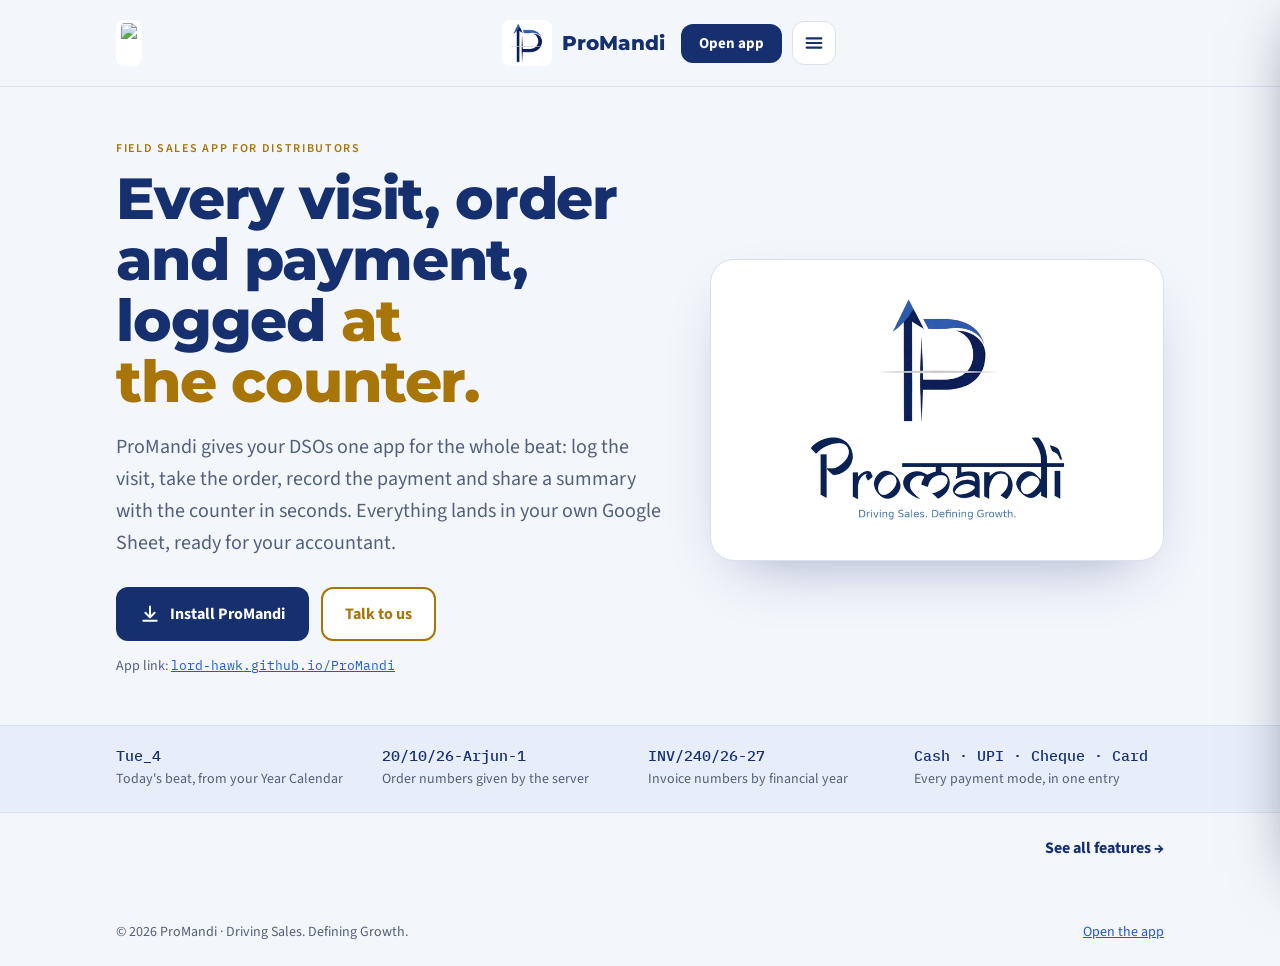
==== commit 58ddffc4: "Update about.html" ====
--- a/about.html
+++ b/about.html
@@ -161,6 +161,60 @@
 /* features gallery: real app screens with one-line captions */
 .gallery{display:grid;grid-template-columns:repeat(4,minmax(0,1fr));gap:34px 26px}
 @media (max-width:980px){.gallery{grid-template-columns:repeat(2,minmax(0,1fr))}}
+.shot{margin:0;display:grid;gap:12px;min-width:0;align-content:start;align-self:start}
+.phone{background:#0E1A33;border-radius:30px;padding:8px;box-shadow:0 26px 50px -30px rgba(22,48,111,.6);transition:transform .2s}
+.phone img{display:block;width:100%;height:auto;border-radius:23px;aspect-ratio:540/900;object-fit:cover;object-position:top}
+.shot:hover .phone{transform:translateY(-4px)}
+.shot figcaption{display:grid;gap:2px;padding-inline:4px}
+.shot figcaption .tag{font:500 12px var(--f-mono);color:var(--gold);letter-spacing:.04em}
+.shot figcaption b{font:700 17px var(--f-display);color:var(--navy)}
+.shot figcaption span:not(.tag){color:var(--muted);font-size:15px;line-height:1.4}
+.swipe{display:none}
+.roles2{display:grid;grid-template-columns:minmax(0,1.1fr) minmax(0,1fr);gap:40px;align-items:center}
+.duo{display:grid;grid-template-columns:1fr 1fr;gap:20px}
+.duo figcaption{text-align:center}
+.chips{list-style:none;margin:0;padding:0;display:grid;gap:12px}
+.chips li{display:grid;gap:2px;background:var(--surface);border:1px solid var(--line);border-left:5px solid var(--navy);border-radius:12px;padding:14px 16px}
+.chips b{font:700 16px var(--f-display);color:var(--navy)}
+.chips span{color:var(--muted);font-size:15px}
+@media (max-width:820px){.roles2{grid-template-columns:1fr}}
+@media (max-width:720px){
+  .swipe{display:block;font-size:15px!important;color:var(--gold)!important;font-weight:600}
+  .gallery{display:flex;overflow-x:auto;scroll-snap-type:x mandatory;gap:16px;margin-inline:calc(-1 * max(16px, env(safe-area-inset-left, 0px)));padding:4px max(16px, env(safe-area-inset-left, 0px)) 18px;scrollbar-width:none}
+  .gallery::-webkit-scrollbar{display:none}
+  .gallery .shot{flex:0 0 68%;scroll-snap-align:center}
+}
+</style>
+
+</head>
+<body>
+<header class="top">
+  <div class="wrap">
+    <a class="brand" href="#home"><img src="[data-uri];height:120px;border-radius:50%;background:var(--navy);color:var(--surface);display:grid;place-items:center;font:800 40px var(--f-display);letter-spacing:.02em}
+.creator dl{display:grid;grid-template-columns:max-content 1fr;gap:6px 18px;margin:14px 0 0}
+.creator dt{color:var(--muted);font-size:15px}
+.creator dd{margin:0;font-weight:600;min-width:0}
+@media (max-width:620px){.creator{grid-template-columns:1fr}.creator dl{grid-template-columns:1fr}.creator dt{margin-top:6px}}
+
+/* contact */
+.contact{background:var(--navy);color:var(--surface)}
+:root .contact h2{color:var(--surface)}
+.contact .wrap{padding-block:56px}
+.contact .grid{display:grid;grid-template-columns:repeat(auto-fit,minmax(min(100%,240px),1fr));gap:16px;margin-top:26px}
+.card{background:color-mix(in srgb,var(--surface) 10%,transparent);border:1px solid color-mix(in srgb,var(--surface) 25%,transparent);border-radius:14px;padding:16px;display:grid;gap:6px;min-width:0}
+.card span{font-size:13px;letter-spacing:.1em;text-transform:uppercase;opacity:.8}
+.card b{font:500 15.5px var(--f-mono);overflow-wrap:break-word;word-break:break-word;user-select:all}
+.card .acts{display:flex;gap:8px;flex-wrap:wrap;margin-top:4px}
+.card a,.card button{font:600 14px var(--f-body);color:var(--navy);background:var(--surface);border:0;border-radius:8px;padding:7px 12px;text-decoration:none;cursor:pointer}
+footer{padding-block:22px;color:var(--muted);font-size:14px}
+footer .wrap{display:flex;flex-wrap:wrap;gap:10px;justify-content:space-between}
+.toast{position:fixed;left:50%;bottom:calc(20px + env(safe-area-inset-bottom,0px));transform:translateX(-50%);background:var(--ink);color:var(--bg);padding:10px 16px;border-radius:99px;font-weight:600;opacity:0;transition:opacity .2s;pointer-events:none}
+.toast.show{opacity:1}
+@media (prefers-reduced-motion:reduce){*{transition:none!important}}
+
+/* features gallery: real app screens with one-line captions */
+.gallery{display:grid;grid-template-columns:repeat(4,minmax(0,1fr));gap:34px 26px}
+@media (max-width:980px){.gallery{grid-template-columns:repeat(2,minmax(0,1fr))}}
 .shot{margin:0;display:grid;gap:12px;min-width:0}
 .phone{background:#0E1A33;border-radius:30px;padding:8px;box-shadow:0 26px 50px -30px rgba(22,48,111,.6);transition:transform .2s}
 .phone img{display:block;width:100%;height:auto;border-radius:23px;aspect-ratio:540/900;object-fit:cover;object-position:top}
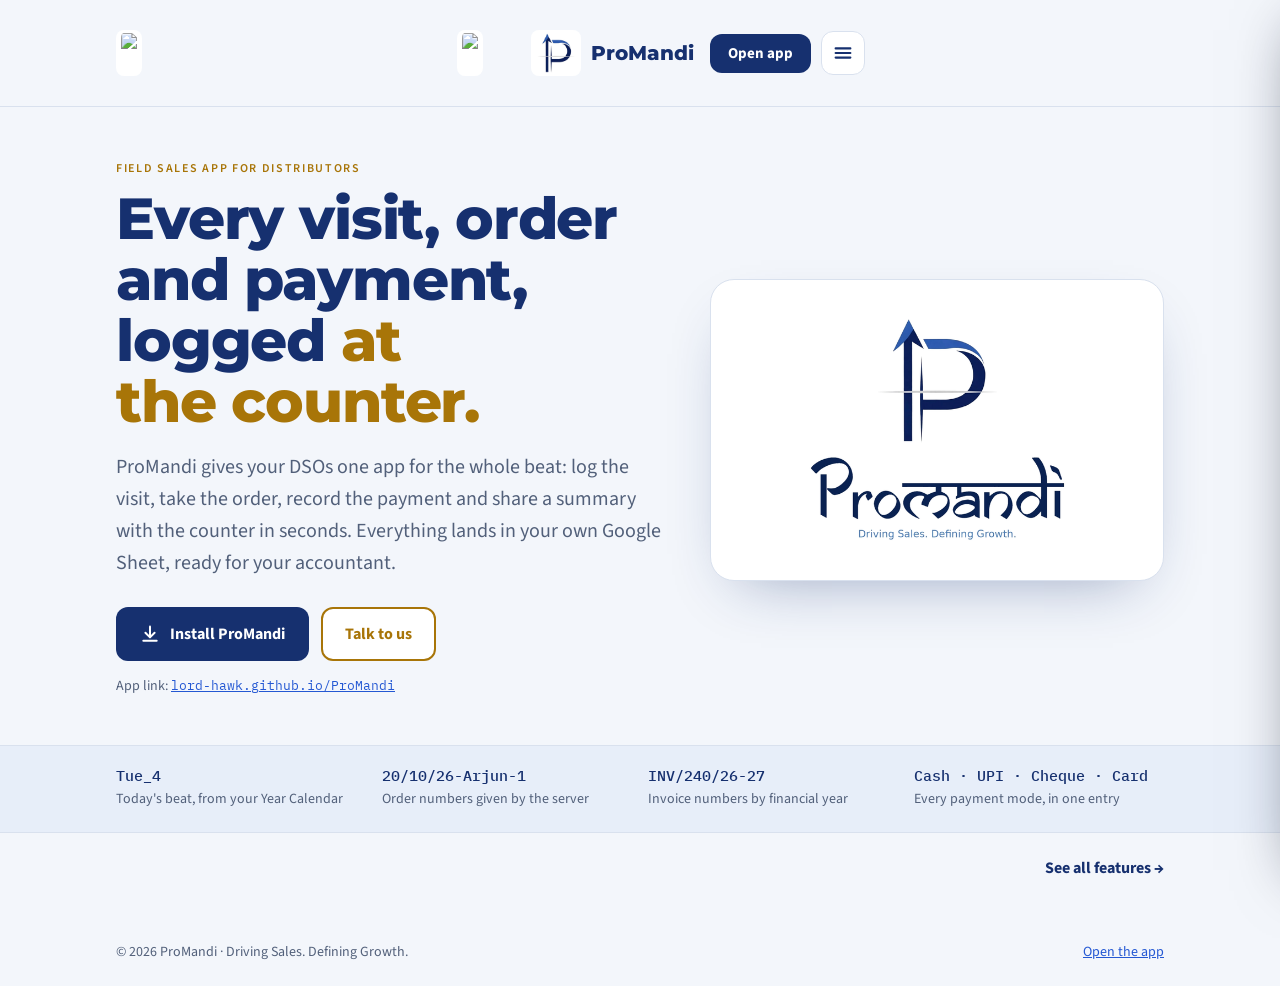
==== commit 9e99a2a2: "Update about.html" ====
--- a/about.html
+++ b/about.html
@@ -184,6 +184,75 @@
   .gallery::-webkit-scrollbar{display:none}
   .gallery .shot{flex:0 0 68%;scroll-snap-align:center}
 }
+
+/* install page: device tabs + picture steps */
+.ptabs{display:inline-flex;gap:6px;background:var(--surface);border:1px solid var(--line);border-radius:14px;padding:5px;margin-bottom:26px;flex-wrap:wrap}
+.ptabs button{border:0;background:none;font:700 15px var(--f-body);color:var(--muted);padding:10px 16px;border-radius:10px;cursor:pointer}
+.ptabs button[aria-selected="true"]{background:var(--navy);color:var(--surface)}
+.gallery.steps3{grid-template-columns:repeat(3,minmax(0,1fr))}
+.gallery.steps3 .phone{max-width:280px;width:100%;justify-self:center}
+.gallery.steps3 .shot{justify-items:center;text-align:center}.gallery.steps3 .laptop{width:100%}
+.laptop{background:#0E1A33;border-radius:14px;padding:8px;box-shadow:0 26px 50px -30px rgba(22,48,111,.6)}
+.laptop img{display:block;width:100%;height:auto;border-radius:8px;aspect-ratio:8/5}
+.install .note{margin-top:18px}
+.reg-chips{margin-top:30px;grid-template-columns:1fr 1fr}
+@media (max-width:820px){.reg-chips{grid-template-columns:1fr}}
+@media (max-width:980px){.gallery.steps3{grid-template-columns:repeat(3,minmax(0,1fr))}}
+@media (max-width:720px){.gallery.steps3 .shot{flex:0 0 68%}.pset[data-p="pc"] .gallery .shot{flex:0 0 86%}}
+</style>
+
+</head>
+<body>
+<header class="top">
+  <div class="wrap">
+    <a class="brand" href="#home"><img src="[data-uri];height:120px;border-radius:50%;background:var(--navy);color:var(--surface);display:grid;place-items:center;font:800 40px var(--f-display);letter-spacing:.02em}
+.creator dl{display:grid;grid-template-columns:max-content 1fr;gap:6px 18px;margin:14px 0 0}
+.creator dt{color:var(--muted);font-size:15px}
+.creator dd{margin:0;font-weight:600;min-width:0}
+@media (max-width:620px){.creator{grid-template-columns:1fr}.creator dl{grid-template-columns:1fr}.creator dt{margin-top:6px}}
+
+/* contact */
+.contact{background:var(--navy);color:var(--surface)}
+:root .contact h2{color:var(--surface)}
+.contact .wrap{padding-block:56px}
+.contact .grid{display:grid;grid-template-columns:repeat(auto-fit,minmax(min(100%,240px),1fr));gap:16px;margin-top:26px}
+.card{background:color-mix(in srgb,var(--surface) 10%,transparent);border:1px solid color-mix(in srgb,var(--surface) 25%,transparent);border-radius:14px;padding:16px;display:grid;gap:6px;min-width:0}
+.card span{font-size:13px;letter-spacing:.1em;text-transform:uppercase;opacity:.8}
+.card b{font:500 15.5px var(--f-mono);overflow-wrap:break-word;word-break:break-word;user-select:all}
+.card .acts{display:flex;gap:8px;flex-wrap:wrap;margin-top:4px}
+.card a,.card button{font:600 14px var(--f-body);color:var(--navy);background:var(--surface);border:0;border-radius:8px;padding:7px 12px;text-decoration:none;cursor:pointer}
+footer{padding-block:22px;color:var(--muted);font-size:14px}
+footer .wrap{display:flex;flex-wrap:wrap;gap:10px;justify-content:space-between}
+.toast{position:fixed;left:50%;bottom:calc(20px + env(safe-area-inset-bottom,0px));transform:translateX(-50%);background:var(--ink);color:var(--bg);padding:10px 16px;border-radius:99px;font-weight:600;opacity:0;transition:opacity .2s;pointer-events:none}
+.toast.show{opacity:1}
+@media (prefers-reduced-motion:reduce){*{transition:none!important}}
+
+/* features gallery: real app screens with one-line captions */
+.gallery{display:grid;grid-template-columns:repeat(4,minmax(0,1fr));gap:34px 26px}
+@media (max-width:980px){.gallery{grid-template-columns:repeat(2,minmax(0,1fr))}}
+.shot{margin:0;display:grid;gap:12px;min-width:0;align-content:start;align-self:start}
+.phone{background:#0E1A33;border-radius:30px;padding:8px;box-shadow:0 26px 50px -30px rgba(22,48,111,.6);transition:transform .2s}
+.phone img{display:block;width:100%;height:auto;border-radius:23px;aspect-ratio:540/900;object-fit:cover;object-position:top}
+.shot:hover .phone{transform:translateY(-4px)}
+.shot figcaption{display:grid;gap:2px;padding-inline:4px}
+.shot figcaption .tag{font:500 12px var(--f-mono);color:var(--gold);letter-spacing:.04em}
+.shot figcaption b{font:700 17px var(--f-display);color:var(--navy)}
+.shot figcaption span:not(.tag){color:var(--muted);font-size:15px;line-height:1.4}
+.swipe{display:none}
+.roles2{display:grid;grid-template-columns:minmax(0,1.1fr) minmax(0,1fr);gap:40px;align-items:center}
+.duo{display:grid;grid-template-columns:1fr 1fr;gap:20px}
+.duo figcaption{text-align:center}
+.chips{list-style:none;margin:0;padding:0;display:grid;gap:12px}
+.chips li{display:grid;gap:2px;background:var(--surface);border:1px solid var(--line);border-left:5px solid var(--navy);border-radius:12px;padding:14px 16px}
+.chips b{font:700 16px var(--f-display);color:var(--navy)}
+.chips span{color:var(--muted);font-size:15px}
+@media (max-width:820px){.roles2{grid-template-columns:1fr}}
+@media (max-width:720px){
+  .swipe{display:block;font-size:15px!important;color:var(--gold)!important;font-weight:600}
+  .gallery{display:flex;overflow-x:auto;scroll-snap-type:x mandatory;gap:16px;margin-inline:calc(-1 * max(16px, env(safe-area-inset-left, 0px)));padding:4px max(16px, env(safe-area-inset-left, 0px)) 18px;scrollbar-width:none}
+  .gallery::-webkit-scrollbar{display:none}
+  .gallery .shot{flex:0 0 68%;scroll-snap-align:center}
+}
 </style>
 
 </head>
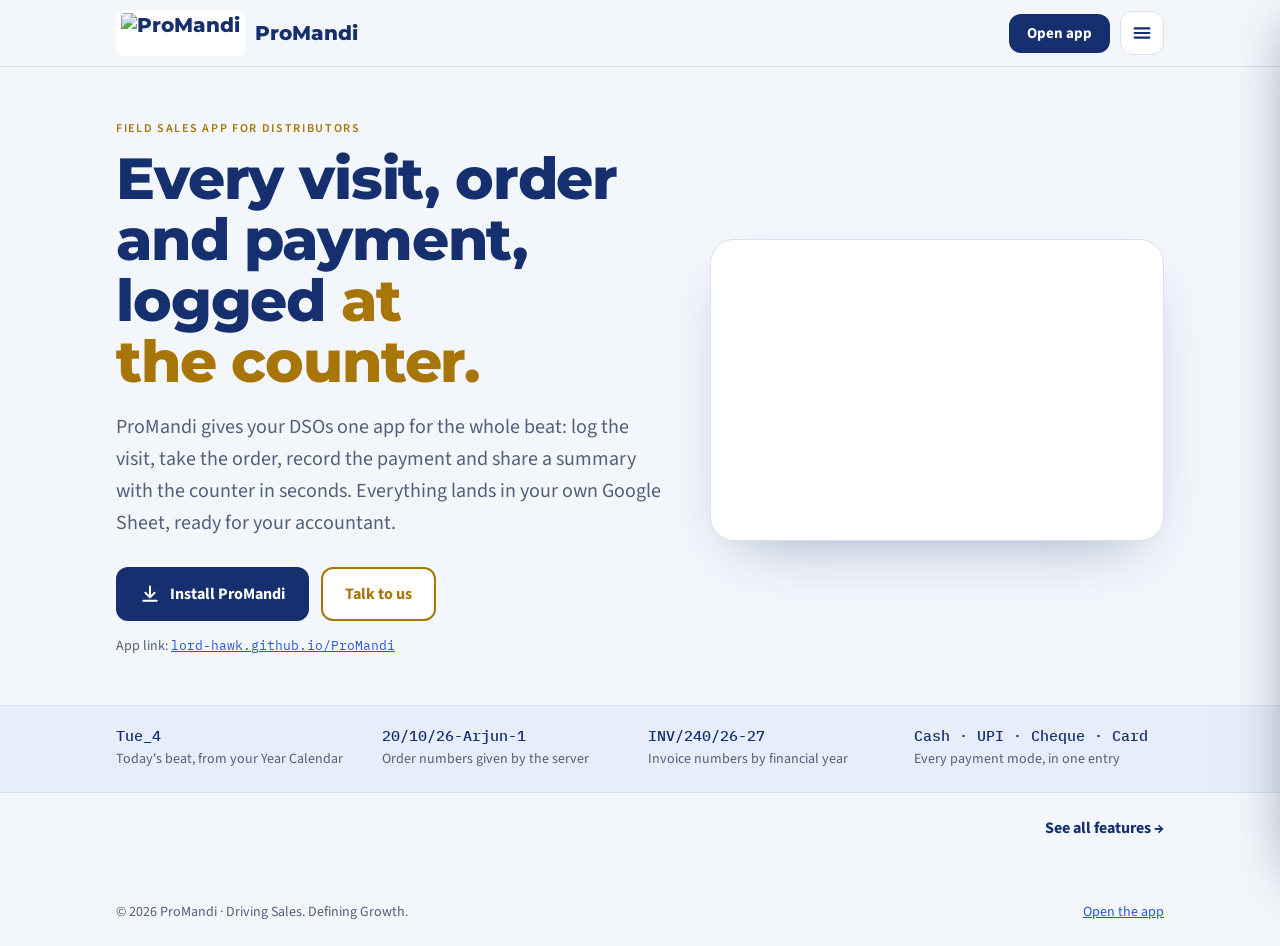
==== commit 5fd1498d: "Add files via upload" ====
--- a/about.html
+++ b/about.html
@@ -205,115 +205,7 @@
 <body>
 <header class="top">
   <div class="wrap">
-    <a class="brand" href="#home"><img src="[data-uri];height:120px;border-radius:50%;background:var(--navy);color:var(--surface);display:grid;place-items:center;font:800 40px var(--f-display);letter-spacing:.02em}
-.creator dl{display:grid;grid-template-columns:max-content 1fr;gap:6px 18px;margin:14px 0 0}
-.creator dt{color:var(--muted);font-size:15px}
-.creator dd{margin:0;font-weight:600;min-width:0}
-@media (max-width:620px){.creator{grid-template-columns:1fr}.creator dl{grid-template-columns:1fr}.creator dt{margin-top:6px}}
-
-/* contact */
-.contact{background:var(--navy);color:var(--surface)}
-:root .contact h2{color:var(--surface)}
-.contact .wrap{padding-block:56px}
-.contact .grid{display:grid;grid-template-columns:repeat(auto-fit,minmax(min(100%,240px),1fr));gap:16px;margin-top:26px}
-.card{background:color-mix(in srgb,var(--surface) 10%,transparent);border:1px solid color-mix(in srgb,var(--surface) 25%,transparent);border-radius:14px;padding:16px;display:grid;gap:6px;min-width:0}
-.card span{font-size:13px;letter-spacing:.1em;text-transform:uppercase;opacity:.8}
-.card b{font:500 15.5px var(--f-mono);overflow-wrap:break-word;word-break:break-word;user-select:all}
-.card .acts{display:flex;gap:8px;flex-wrap:wrap;margin-top:4px}
-.card a,.card button{font:600 14px var(--f-body);color:var(--navy);background:var(--surface);border:0;border-radius:8px;padding:7px 12px;text-decoration:none;cursor:pointer}
-footer{padding-block:22px;color:var(--muted);font-size:14px}
-footer .wrap{display:flex;flex-wrap:wrap;gap:10px;justify-content:space-between}
-.toast{position:fixed;left:50%;bottom:calc(20px + env(safe-area-inset-bottom,0px));transform:translateX(-50%);background:var(--ink);color:var(--bg);padding:10px 16px;border-radius:99px;font-weight:600;opacity:0;transition:opacity .2s;pointer-events:none}
-.toast.show{opacity:1}
-@media (prefers-reduced-motion:reduce){*{transition:none!important}}
-
-/* features gallery: real app screens with one-line captions */
-.gallery{display:grid;grid-template-columns:repeat(4,minmax(0,1fr));gap:34px 26px}
-@media (max-width:980px){.gallery{grid-template-columns:repeat(2,minmax(0,1fr))}}
-.shot{margin:0;display:grid;gap:12px;min-width:0;align-content:start;align-self:start}
-.phone{background:#0E1A33;border-radius:30px;padding:8px;box-shadow:0 26px 50px -30px rgba(22,48,111,.6);transition:transform .2s}
-.phone img{display:block;width:100%;height:auto;border-radius:23px;aspect-ratio:540/900;object-fit:cover;object-position:top}
-.shot:hover .phone{transform:translateY(-4px)}
-.shot figcaption{display:grid;gap:2px;padding-inline:4px}
-.shot figcaption .tag{font:500 12px var(--f-mono);color:var(--gold);letter-spacing:.04em}
-.shot figcaption b{font:700 17px var(--f-display);color:var(--navy)}
-.shot figcaption span:not(.tag){color:var(--muted);font-size:15px;line-height:1.4}
-.swipe{display:none}
-.roles2{display:grid;grid-template-columns:minmax(0,1.1fr) minmax(0,1fr);gap:40px;align-items:center}
-.duo{display:grid;grid-template-columns:1fr 1fr;gap:20px}
-.duo figcaption{text-align:center}
-.chips{list-style:none;margin:0;padding:0;display:grid;gap:12px}
-.chips li{display:grid;gap:2px;background:var(--surface);border:1px solid var(--line);border-left:5px solid var(--navy);border-radius:12px;padding:14px 16px}
-.chips b{font:700 16px var(--f-display);color:var(--navy)}
-.chips span{color:var(--muted);font-size:15px}
-@media (max-width:820px){.roles2{grid-template-columns:1fr}}
-@media (max-width:720px){
-  .swipe{display:block;font-size:15px!important;color:var(--gold)!important;font-weight:600}
-  .gallery{display:flex;overflow-x:auto;scroll-snap-type:x mandatory;gap:16px;margin-inline:calc(-1 * max(16px, env(safe-area-inset-left, 0px)));padding:4px max(16px, env(safe-area-inset-left, 0px)) 18px;scrollbar-width:none}
-  .gallery::-webkit-scrollbar{display:none}
-  .gallery .shot{flex:0 0 68%;scroll-snap-align:center}
-}
-</style>
-
-</head>
-<body>
-<header class="top">
-  <div class="wrap">
-    <a class="brand" href="#home"><img src="[data-uri];height:120px;border-radius:50%;background:var(--navy);color:var(--surface);display:grid;place-items:center;font:800 40px var(--f-display);letter-spacing:.02em}
-.creator dl{display:grid;grid-template-columns:max-content 1fr;gap:6px 18px;margin:14px 0 0}
-.creator dt{color:var(--muted);font-size:15px}
-.creator dd{margin:0;font-weight:600;min-width:0}
-@media (max-width:620px){.creator{grid-template-columns:1fr}.creator dl{grid-template-columns:1fr}.creator dt{margin-top:6px}}
-
-/* contact */
-.contact{background:var(--navy);color:var(--surface)}
-:root .contact h2{color:var(--surface)}
-.contact .wrap{padding-block:56px}
-.contact .grid{display:grid;grid-template-columns:repeat(auto-fit,minmax(min(100%,240px),1fr));gap:16px;margin-top:26px}
-.card{background:color-mix(in srgb,var(--surface) 10%,transparent);border:1px solid color-mix(in srgb,var(--surface) 25%,transparent);border-radius:14px;padding:16px;display:grid;gap:6px;min-width:0}
-.card span{font-size:13px;letter-spacing:.1em;text-transform:uppercase;opacity:.8}
-.card b{font:500 15.5px var(--f-mono);overflow-wrap:break-word;word-break:break-word;user-select:all}
-.card .acts{display:flex;gap:8px;flex-wrap:wrap;margin-top:4px}
-.card a,.card button{font:600 14px var(--f-body);color:var(--navy);background:var(--surface);border:0;border-radius:8px;padding:7px 12px;text-decoration:none;cursor:pointer}
-footer{padding-block:22px;color:var(--muted);font-size:14px}
-footer .wrap{display:flex;flex-wrap:wrap;gap:10px;justify-content:space-between}
-.toast{position:fixed;left:50%;bottom:calc(20px + env(safe-area-inset-bottom,0px));transform:translateX(-50%);background:var(--ink);color:var(--bg);padding:10px 16px;border-radius:99px;font-weight:600;opacity:0;transition:opacity .2s;pointer-events:none}
-.toast.show{opacity:1}
-@media (prefers-reduced-motion:reduce){*{transition:none!important}}
-
-/* features gallery: real app screens with one-line captions */
-.gallery{display:grid;grid-template-columns:repeat(4,minmax(0,1fr));gap:34px 26px}
-@media (max-width:980px){.gallery{grid-template-columns:repeat(2,minmax(0,1fr))}}
-.shot{margin:0;display:grid;gap:12px;min-width:0}
-.phone{background:#0E1A33;border-radius:30px;padding:8px;box-shadow:0 26px 50px -30px rgba(22,48,111,.6);transition:transform .2s}
-.phone img{display:block;width:100%;height:auto;border-radius:23px;aspect-ratio:540/900;object-fit:cover;object-position:top}
-.shot:hover .phone{transform:translateY(-4px)}
-.shot figcaption{display:grid;gap:2px;padding-inline:4px}
-.shot figcaption .tag{font:500 12px var(--f-mono);color:var(--gold);letter-spacing:.04em}
-.shot figcaption b{font:700 17px var(--f-display);color:var(--navy)}
-.shot figcaption span:not(.tag){color:var(--muted);font-size:15px;line-height:1.4}
-.swipe{display:none}
-.roles2{display:grid;grid-template-columns:minmax(0,1.1fr) minmax(0,1fr);gap:40px;align-items:center}
-.duo{display:grid;grid-template-columns:1fr 1fr;gap:20px}
-.duo figcaption{text-align:center}
-.chips{list-style:none;margin:0;padding:0;display:grid;gap:12px}
-.chips li{display:grid;gap:2px;background:var(--surface);border:1px solid var(--line);border-left:5px solid var(--navy);border-radius:12px;padding:14px 16px}
-.chips b{font:700 16px var(--f-display);color:var(--navy)}
-.chips span{color:var(--muted);font-size:15px}
-@media (max-width:820px){.roles2{grid-template-columns:1fr}}
-@media (max-width:720px){
-  .swipe{display:block;font-size:15px!important;color:var(--gold)!important;font-weight:600}
-  .gallery{display:flex;overflow-x:auto;scroll-snap-type:x mandatory;gap:16px;margin-inline:calc(-1 * max(16px, env(safe-area-inset-left, 0px)));padding:4px max(16px, env(safe-area-inset-left, 0px)) 18px;scrollbar-width:none}
-  .gallery::-webkit-scrollbar{display:none}
-  .gallery .shot{flex:0 0 68%;scroll-snap-align:center}
-}
-</style>
-
-</head>
-<body>
-<header class="top">
-  <div class="wrap">
-    <a class="brand" href="#home"><img src="[data-uri]" alt="ProMandi">ProMandi</a>
+    <a class="brand" href="#home"><img src="site/6c8262ee4f.png" alt="ProMandi">ProMandi</a>
     <div class="hdr-acts">
       <a class="btn primary" href="https://lord-hawk.github.io/ProMandi" target="_blank" rel="noopener" style="padding:10px 16px;font-size:15px">Open app</a>
       <button class="menu-btn" id="menuBtn" type="button" aria-label="Open menu" aria-controls="drawer" aria-expanded="false">
@@ -324,7 +216,7 @@
 </header>
 <div class="scrim" id="scrim"></div>
 <aside class="drawer" id="drawer" aria-label="Menu" aria-hidden="true">
-  <div class="dhead"><img src="[data-uri]" alt="ProMandi">
+  <div class="dhead"><img src="site/6c8262ee4f.png" alt="ProMandi">
     <button class="menu-btn" id="menuClose" type="button" aria-label="Close menu"><svg width="20" height="20" viewBox="0 0 24 24" fill="none" stroke="currentColor" stroke-width="2.4" stroke-linecap="round" aria-hidden="true"><path d="M6 6l12 12M18 6 6 18"/></svg></button></div>
   <nav aria-label="Pages">
     <a href="#home">Home <span>01</span></a>
@@ -354,7 +246,7 @@
       <p class="applink">App link: <a class="mono" href="https://lord-hawk.github.io/ProMandi" target="_blank" rel="noopener">lord-hawk.github.io/ProMandi</a></p>
     </div>
     <div class="stage">
-      <video src="[data-uri]" poster="[data-uri]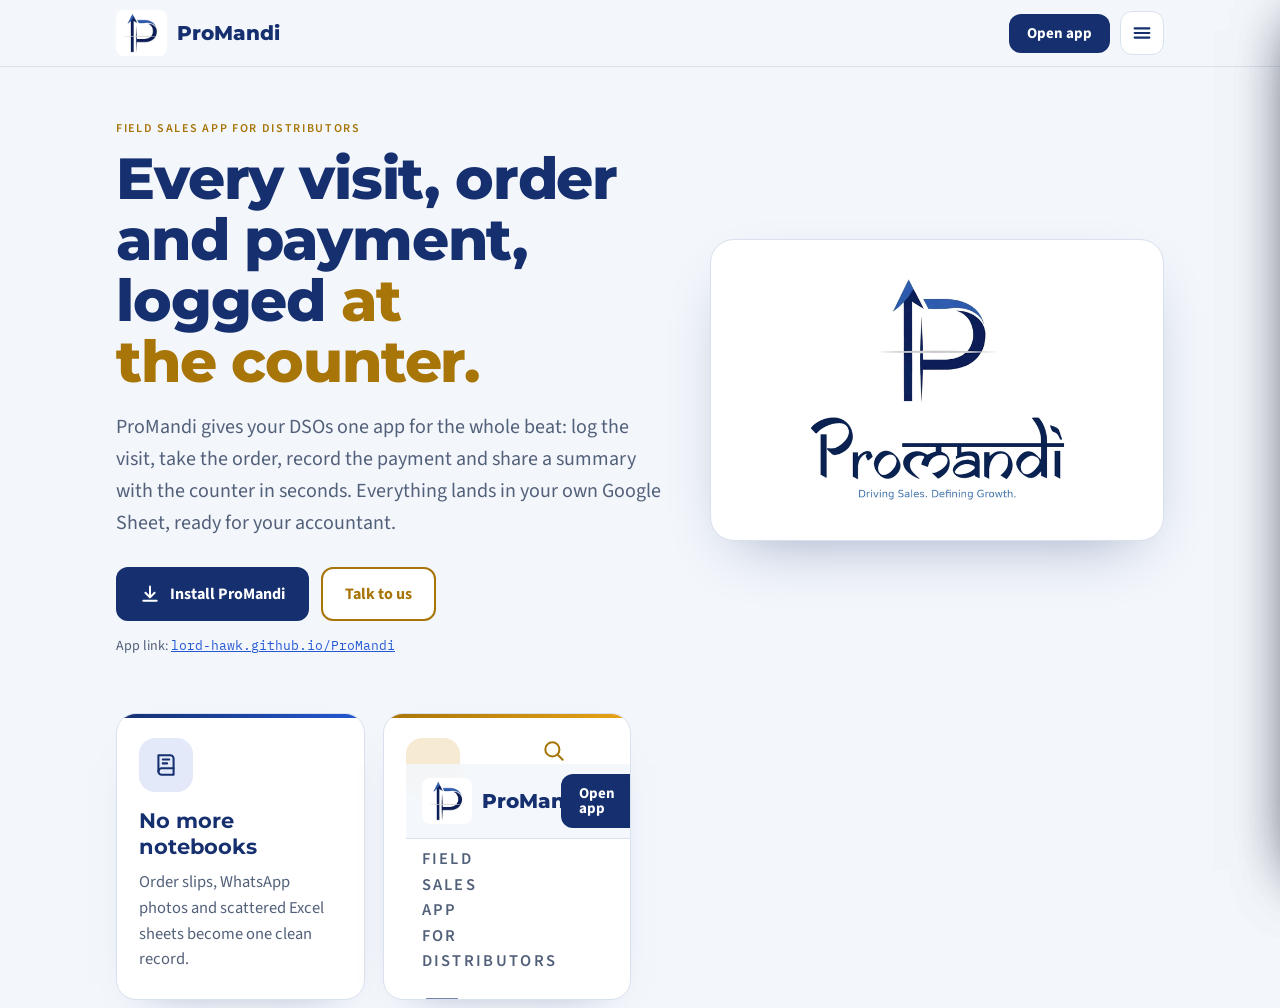
==== commit 8288a9ff: "Update about.html" ====
--- a/about.html
+++ b/about.html
@@ -199,6 +199,137 @@
 @media (max-width:820px){.reg-chips{grid-template-columns:1fr}}
 @media (max-width:980px){.gallery.steps3{grid-template-columns:repeat(3,minmax(0,1fr))}}
 @media (max-width:720px){.gallery.steps3 .shot{flex:0 0 68%}.pset[data-p="pc"] .gallery .shot{flex:0 0 86%}}
+
+/* home: benefit cards (replaces the old format strip) */
+.benefits .wrap{display:grid;grid-template-columns:repeat(4,minmax(0,1fr));gap:18px;padding-block:8px 8px}
+.ben{background:var(--surface);border:1px solid var(--line);border-radius:20px;padding:24px 22px 26px;display:grid;gap:10px;align-content:start;position:relative;overflow:hidden;box-shadow:0 18px 40px -34px rgba(22,48,111,.55)}
+.ben::before{content:"";position:absolute;left:0;top:0;right:0;height:4px;background:linear-gradient(90deg,var(--navy),var(--blue))}
+.ben:nth-child(even)::before{background:linear-gradient(90deg,var(--gold),#E8A317)}
+.ben-ic{width:54px;height:54px;border-radius:16px;display:grid;place-items:center;margin-bottom:6px}
+.ben-ic.n{background:color-mix(in srgb,var(--blue) 13%,var(--surface));color:var(--navy)}
+.ben-ic.g{background:var(--gold-soft);color:var(--gold)}
+.ben h3{font:700 clamp(19px,2.2vw,21px)/1.25 var(--f-display);color:var(--navy)}
+.ben p{color:var(--muted);font-size:16.5px;line-height:1.55}
+@media (max-width:980px){.benefits .wrap{grid-template-columns:repeat(2,minmax(0,1fr))}}
+@media (max-width:560px){.benefits .wrap{grid-template-columns:1fr;gap:16px}}
+</style>
+
+</head>
+<body>
+<header class="top">
+  <div class="wrap">
+    <a class="brand" href="#home"><img src="site/6c8262ee4f.png" alt="ProMandi">ProMandi</a>
+    <div class="hdr-acts">
+      <a class="btn primary" href="https://lord-hawk.github.io/ProMandi" target="_blank" rel="noopener" style="padding:10px 16px;font-size:15px">Open app</a>
+      <button class="menu-btn" id="menuBtn" type="button" aria-label="Open menu" aria-controls="drawer" aria-expanded="false">
+        <svg width="22" height="22" viewBox="0 0 24 24" fill="none" stroke="currentColor" stroke-width="2.4" stroke-linecap="round" aria-hidden="true"><path d="M4 7h16M4 12h16M4 17h16"/></svg>
+      </button>
+    </div>
+  </div>
+</header>
+<div class="scrim" id="scrim"></div>
+<aside class="drawer" id="drawer" aria-label="Menu" aria-hidden="true">
+  <div class="dhead"><img src="site/6c8262ee4f.png" alt="ProMandi">
+    <button class="menu-btn" id="menuClose" type="button" aria-label="Close menu"><svg width="20" height="20" viewBox="0 0 24 24" fill="none" stroke="currentColor" stroke-width="2.4" stroke-linecap="round" aria-hidden="true"><path d="M6 6l12 12M18 6 6 18"/></svg></button></div>
+  <nav aria-label="Pages">
+    <a href="#home">Home <span>01</span></a>
+    <a href="#features">Features <span>02</span></a>
+    <a href="#install">Install <span>03</span></a>
+    <a href="#pricing">Pricing <span>04</span></a>
+    <a href="#creator">Creator <span>05</span></a>
+    <a href="#contact">Contact <span>06</span></a>
+  </nav>
+  <div class="dfoot">Driving Sales. Defining Growth.</div>
+</aside>
+<main id="pages">
+
+<div class="page" data-page="home" data-title="Home">
+<section class="hero">
+  <div class="wrap">
+    <div>
+      <p class="eyebrow">Field sales app for distributors</p>
+      <h1 style="margin-top:14px">Every visit, order and payment, logged <em>at the counter.</em></h1>
+      <p class="lead">ProMandi gives your DSOs one app for the whole beat: log the visit, take the order, record the payment and share a summary with the counter in seconds. Everything lands in your own Google Sheet, ready for your accountant.</p>
+      <div class="ctas">
+        <a class="btn primary" href="https://lord-hawk.github.io/ProMandi" target="_blank" rel="noopener">
+          <svg width="20" height="20" viewBox="0 0 24 24" fill="none" stroke="currentColor" stroke-width="2.4" stroke-linecap="round" stroke-linejoin="round" aria-hidden="true"><path d="M12 3v12"/><path d="M6.5 10.5 12 16l5.5-5.5"/><path d="M4 20h16"/></svg>
+          Install ProMandi</a>
+        <a class="btn gold" href="#contact">Talk to us</a>
+      </div>
+      <p class="applink">App link: <a class="mono" href="https://lord-hawk.github.io/ProMandi" target="_blank" rel="noopener">lord-hawk.github.io/ProMandi</a></p>
+    </div>
+    <div class="stage">
+      <video src="site/0efb64f281.mp4" poster="site/91d44da412.png" autoplay muted loop playsinline aria-label="ProMandi logo animation"></video>
+    </div>
+  </div>
+</section>
+
+<section class="benefits" aria-label="Why ProMandi">
+  <div class="wrap">
+    <article class="ben"><span class="ben-ic n"><svg width="26" height="26" viewBox="0 0 24 24" fill="none" stroke="currentColor" stroke-width="1.9" stroke-linecap="round" stroke-linejoin="round" aria-hidden="true"><path d="M5 3h11a3 3 0 0 1 3 3v15H8a3 3 0 0 1-3-3z"/><path d="M5 18a3 3 0 0 1 3-3h11"/><path d="M9 7h6M9 10.5h4"/></svg></span><h3>No more notebooks</h3><p>Order slips, WhatsApp photos and scattered Excel sheets become one clean record.</p></article>
+    <article class="ben"><span class="ben-ic g"><svg width="26" height="26" viewBox="0 0 24 24" fill="none" stroke="currentColor" stroke-width="1.9" stroke-linecap="round" stroke-linejoin="round" aria-hidden="true"><circle cx="10.5" cy="10.5" r="6.5"/><path d="m20 20-4.6-4.6"20px;height:120px;border-radius:50%;background:var(--navy);color:var(--surface);display:grid;place-items:center;font:800 40px var(--f-display);letter-spacing:.02em}
+.creator dl{display:grid;grid-template-columns:max-content 1fr;gap:6px 18px;margin:14px 0 0}
+.creator dt{color:var(--muted);font-size:15px}
+.creator dd{margin:0;font-weight:600;min-width:0}
+@media (max-width:620px){.creator{grid-template-columns:1fr}.creator dl{grid-template-columns:1fr}.creator dt{margin-top:6px}}
+
+/* contact */
+.contact{background:var(--navy);color:var(--surface)}
+:root .contact h2{color:var(--surface)}
+.contact .wrap{padding-block:56px}
+.contact .grid{display:grid;grid-template-columns:repeat(auto-fit,minmax(min(100%,240px),1fr));gap:16px;margin-top:26px}
+.card{background:color-mix(in srgb,var(--surface) 10%,transparent);border:1px solid color-mix(in srgb,var(--surface) 25%,transparent);border-radius:14px;padding:16px;display:grid;gap:6px;min-width:0}
+.card span{font-size:13px;letter-spacing:.1em;text-transform:uppercase;opacity:.8}
+.card b{font:500 15.5px var(--f-mono);overflow-wrap:break-word;word-break:break-word;user-select:all}
+.card .acts{display:flex;gap:8px;flex-wrap:wrap;margin-top:4px}
+.card a,.card button{font:600 14px var(--f-body);color:var(--navy);background:var(--surface);border:0;border-radius:8px;padding:7px 12px;text-decoration:none;cursor:pointer}
+footer{padding-block:22px;color:var(--muted);font-size:14px}
+footer .wrap{display:flex;flex-wrap:wrap;gap:10px;justify-content:space-between}
+.toast{position:fixed;left:50%;bottom:calc(20px + env(safe-area-inset-bottom,0px));transform:translateX(-50%);background:var(--ink);color:var(--bg);padding:10px 16px;border-radius:99px;font-weight:600;opacity:0;transition:opacity .2s;pointer-events:none}
+.toast.show{opacity:1}
+@media (prefers-reduced-motion:reduce){*{transition:none!important}}
+
+/* features gallery: real app screens with one-line captions */
+.gallery{display:grid;grid-template-columns:repeat(4,minmax(0,1fr));gap:34px 26px}
+@media (max-width:980px){.gallery{grid-template-columns:repeat(2,minmax(0,1fr))}}
+.shot{margin:0;display:grid;gap:12px;min-width:0;align-content:start;align-self:start}
+.phone{background:#0E1A33;border-radius:30px;padding:8px;box-shadow:0 26px 50px -30px rgba(22,48,111,.6);transition:transform .2s}
+.phone img{display:block;width:100%;height:auto;border-radius:23px;aspect-ratio:540/900;object-fit:cover;object-position:top}
+.shot:hover .phone{transform:translateY(-4px)}
+.shot figcaption{display:grid;gap:2px;padding-inline:4px}
+.shot figcaption .tag{font:500 12px var(--f-mono);color:var(--gold);letter-spacing:.04em}
+.shot figcaption b{font:700 17px var(--f-display);color:var(--navy)}
+.shot figcaption span:not(.tag){color:var(--muted);font-size:15px;line-height:1.4}
+.swipe{display:none}
+.roles2{display:grid;grid-template-columns:minmax(0,1.1fr) minmax(0,1fr);gap:40px;align-items:center}
+.duo{display:grid;grid-template-columns:1fr 1fr;gap:20px}
+.duo figcaption{text-align:center}
+.chips{list-style:none;margin:0;padding:0;display:grid;gap:12px}
+.chips li{display:grid;gap:2px;background:var(--surface);border:1px solid var(--line);border-left:5px solid var(--navy);border-radius:12px;padding:14px 16px}
+.chips b{font:700 16px var(--f-display);color:var(--navy)}
+.chips span{color:var(--muted);font-size:15px}
+@media (max-width:820px){.roles2{grid-template-columns:1fr}}
+@media (max-width:720px){
+  .swipe{display:block;font-size:15px!important;color:var(--gold)!important;font-weight:600}
+  .gallery{display:flex;overflow-x:auto;scroll-snap-type:x mandatory;gap:16px;margin-inline:calc(-1 * max(16px, env(safe-area-inset-left, 0px)));padding:4px max(16px, env(safe-area-inset-left, 0px)) 18px;scrollbar-width:none}
+  .gallery::-webkit-scrollbar{display:none}
+  .gallery .shot{flex:0 0 68%;scroll-snap-align:center}
+}
+
+/* install page: device tabs + picture steps */
+.ptabs{display:inline-flex;gap:6px;background:var(--surface);border:1px solid var(--line);border-radius:14px;padding:5px;margin-bottom:26px;flex-wrap:wrap}
+.ptabs button{border:0;background:none;font:700 15px var(--f-body);color:var(--muted);padding:10px 16px;border-radius:10px;cursor:pointer}
+.ptabs button[aria-selected="true"]{background:var(--navy);color:var(--surface)}
+.gallery.steps3{grid-template-columns:repeat(3,minmax(0,1fr))}
+.gallery.steps3 .phone{max-width:280px;width:100%;justify-self:center}
+.gallery.steps3 .shot{justify-items:center;text-align:center}.gallery.steps3 .laptop{width:100%}
+.laptop{background:#0E1A33;border-radius:14px;padding:8px;box-shadow:0 26px 50px -30px rgba(22,48,111,.6)}
+.laptop img{display:block;width:100%;height:auto;border-radius:8px;aspect-ratio:8/5}
+.install .note{margin-top:18px}
+.reg-chips{margin-top:30px;grid-template-columns:1fr 1fr}
+@media (max-width:820px){.reg-chips{grid-template-columns:1fr}}
+@media (max-width:980px){.gallery.steps3{grid-template-columns:repeat(3,minmax(0,1fr))}}
+@media (max-width:720px){.gallery.steps3 .shot{flex:0 0 68%}.pset[data-p="pc"] .gallery .shot{flex:0 0 86%}}
 </style>
 
 </head>
